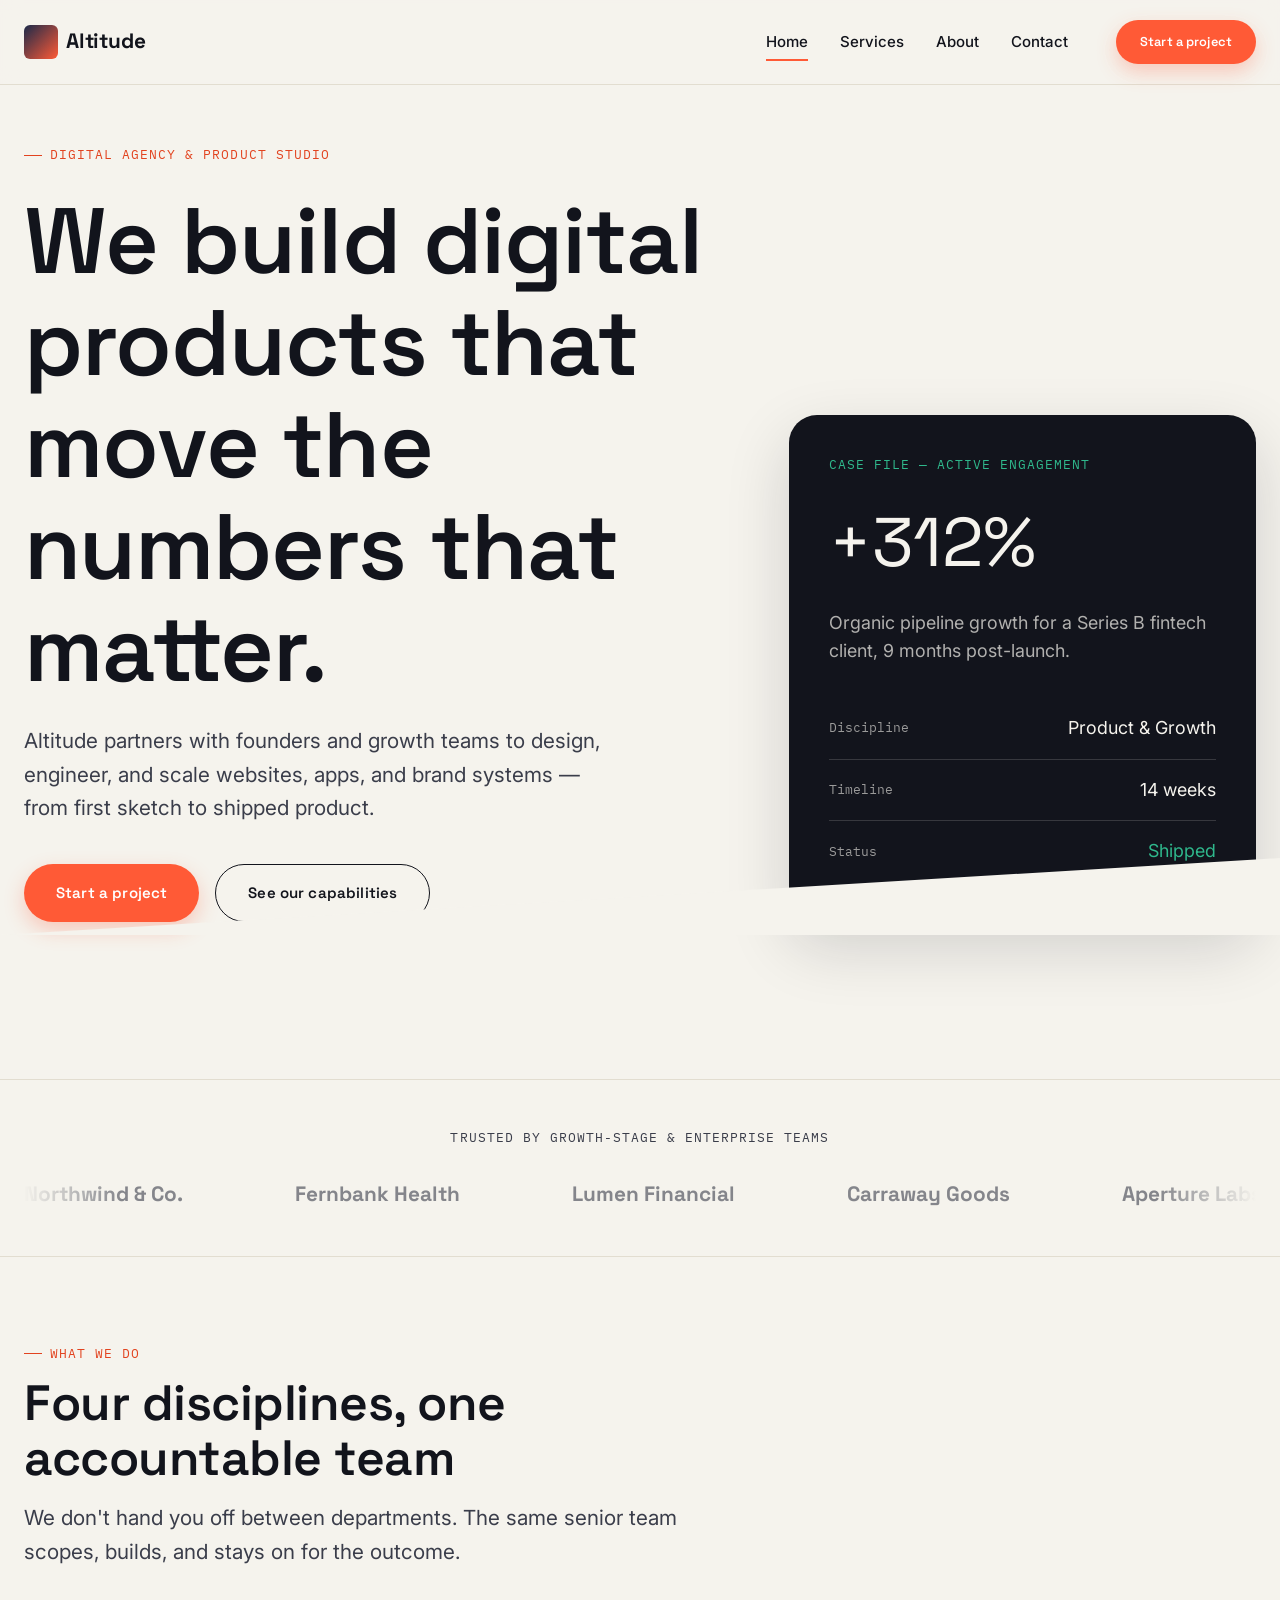
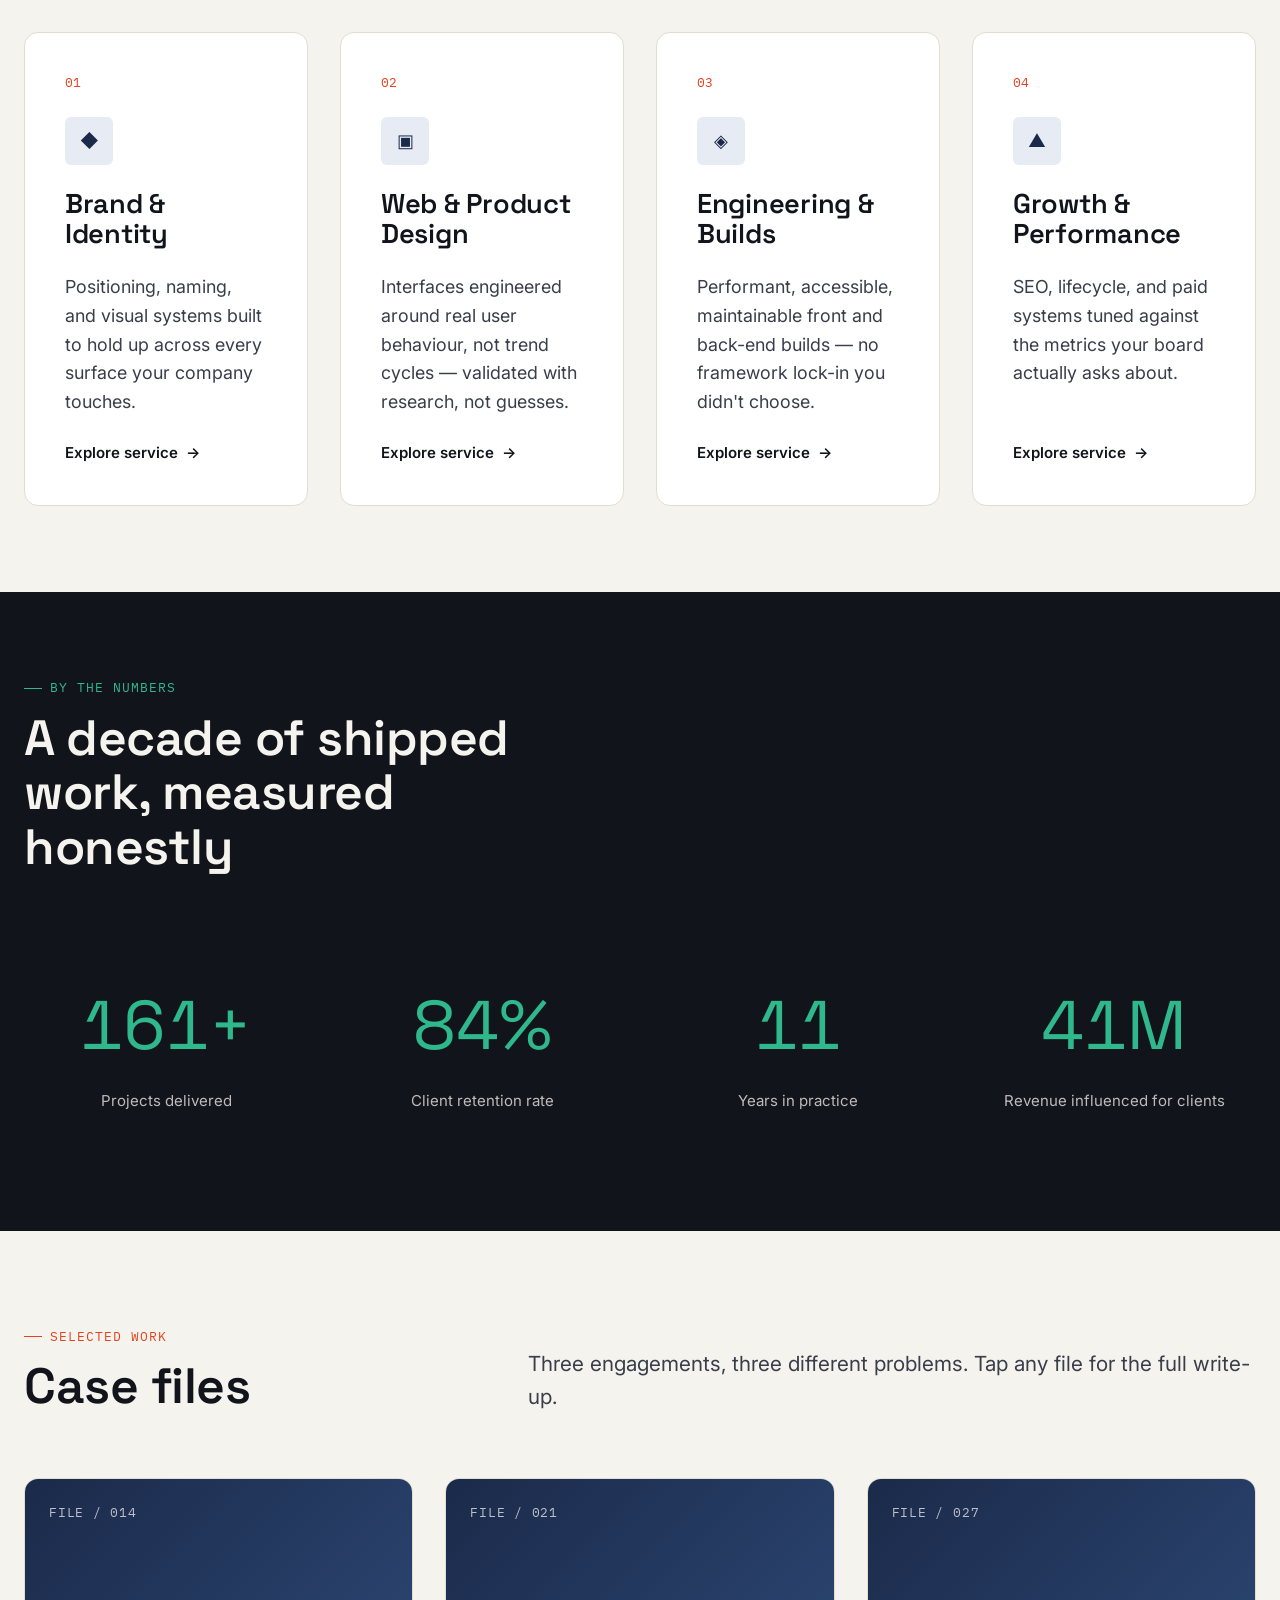
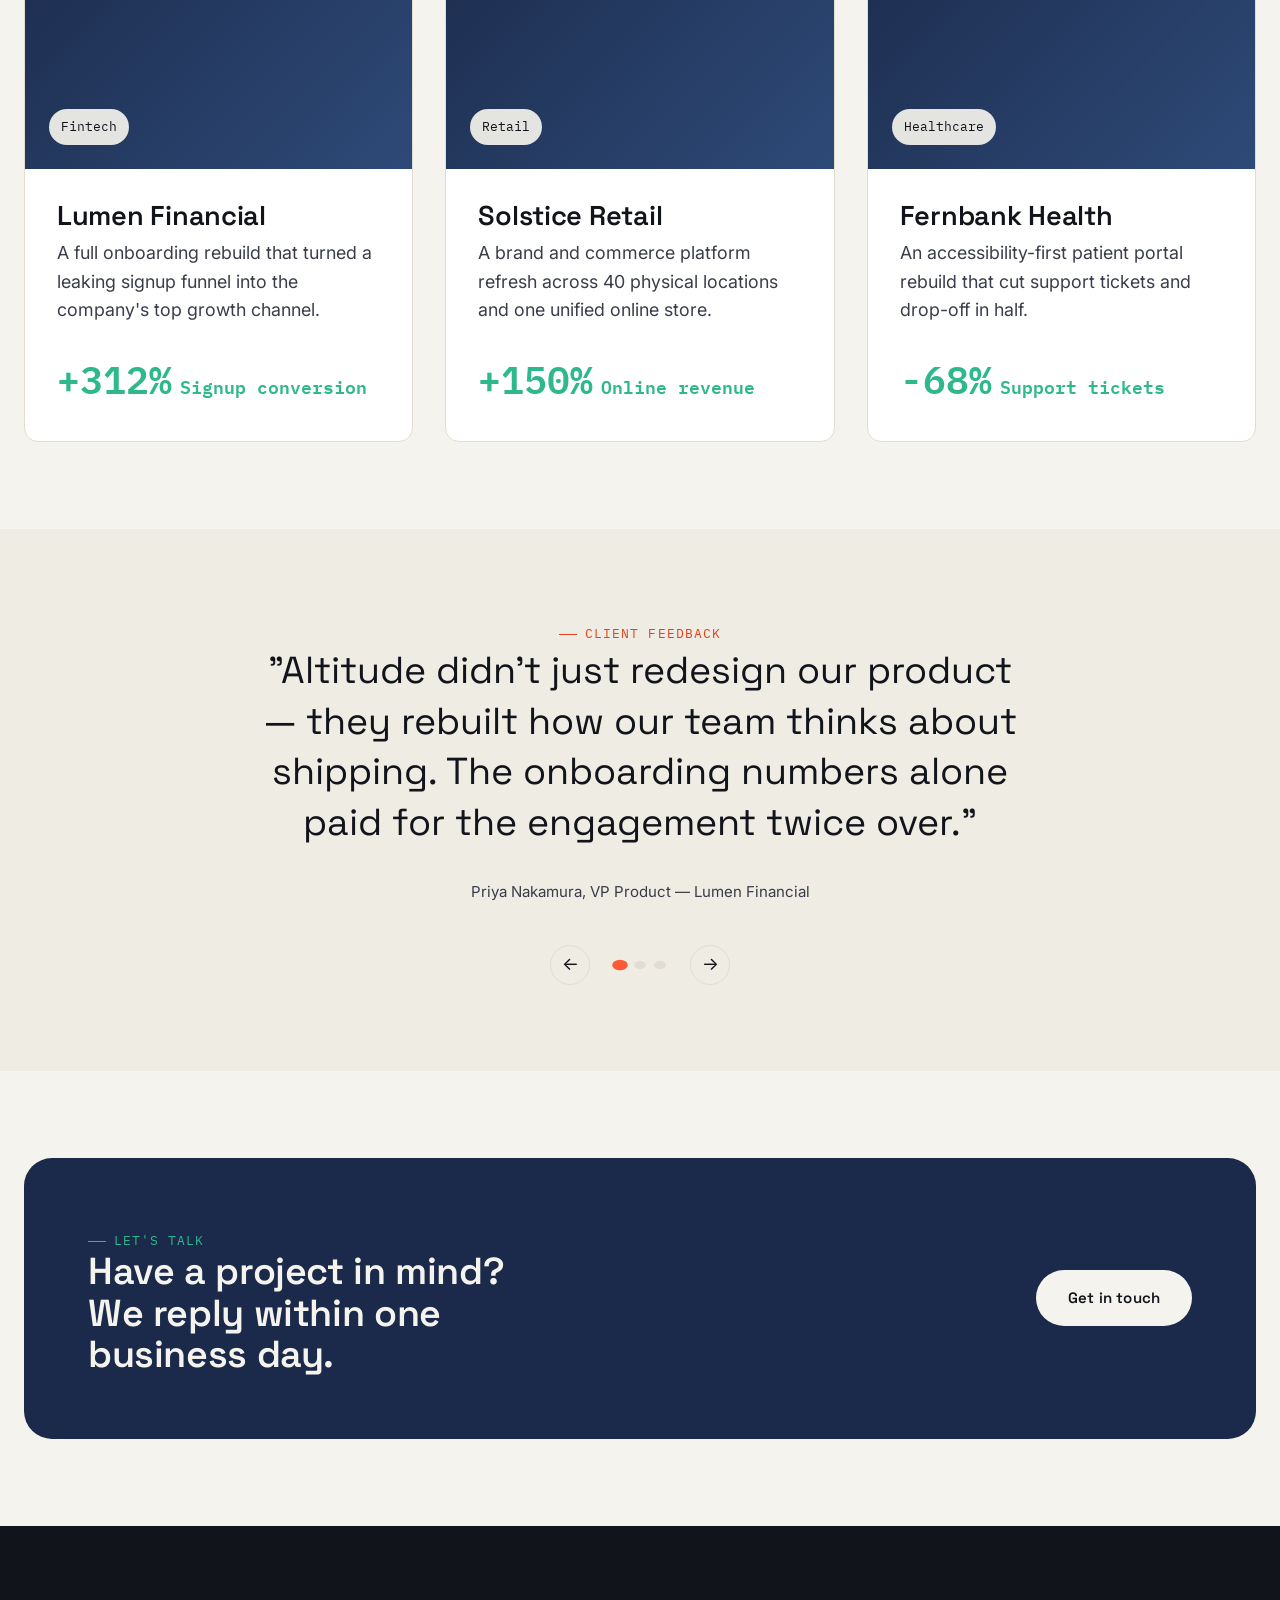
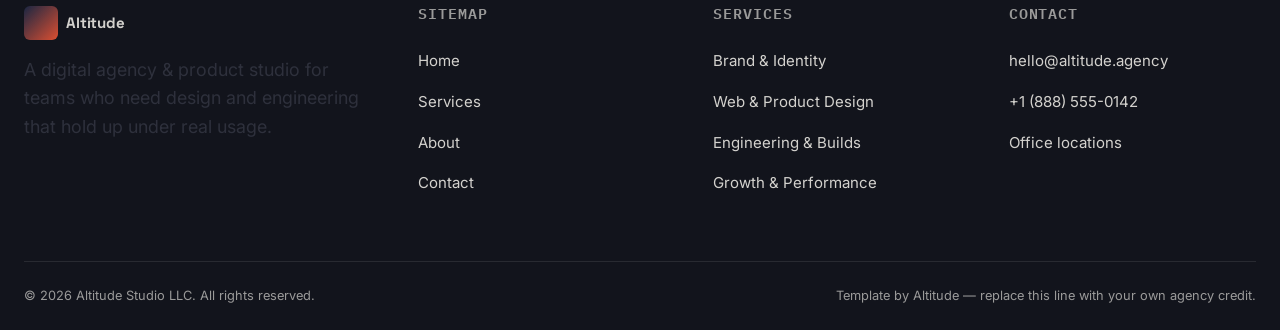
==== index.html @ 42fa62d1 "Add files via upload" ====
<!DOCTYPE html>
<html lang="en">
<head>
  <meta charset="UTF-8" />
  <meta name="viewport" content="width=device-width, initial-scale=1.0" />
  <title>Altitude — Digital Agency &amp; Product Studio</title>
  <meta name="description" content="Altitude is a digital agency that designs, builds, and scales web products, brands, and growth systems for ambitious companies." />

  <!-- Google Fonts: Space Grotesk (display), Inter (body), IBM Plex Mono (data/labels) -->
  <link rel="preconnect" href="https://fonts.googleapis.com" />
  <link rel="preconnect" href="https://fonts.gstatic.com" crossorigin />
  <link href="https://fonts.googleapis.com/css2?family=Space+Grotesk:wght@500;600;700&family=Inter:wght@400;500;600;700&family=IBM+Plex+Mono:wght@400;500&display=swap" rel="stylesheet" />

  <link rel="stylesheet" href="css/style.css" />
</head>
<body>

  <!-- Skip link: first focusable element, hidden until focused -->
  <a class="skip-link" href="#main">Skip to content</a>

  <!-- ======================================================================
       SITE HEADER — sticky, shared across all pages
       ====================================================================== -->
  <header class="site-header">
    <div class="container site-header__inner">
      <a href="index.html" class="logo" aria-label="Altitude home">
        <span class="logo__mark" aria-hidden="true"></span>
        Altitude
      </a>

      <nav class="nav" id="primary-nav" aria-label="Primary">
        <ul class="nav__list">
          <li><a href="index.html" aria-current="page">Home</a></li>
          <li><a href="services.html">Services</a></li>
          <li><a href="about.html">About</a></li>
          <li><a href="contact.html">Contact</a></li>
        </ul>
        <div class="nav__cta">
          <a href="contact.html" class="btn btn--primary btn--sm">Start a project</a>
        </div>
      </nav>

      <!-- Hamburger toggle — visible only below the desktop breakpoint -->
      <button class="nav-toggle" id="nav-toggle" aria-expanded="false" aria-controls="primary-nav" aria-label="Toggle navigation menu">
        <span class="nav-toggle__bar"></span>
        <span class="nav-toggle__bar"></span>
        <span class="nav-toggle__bar"></span>
      </button>
    </div>
  </header>

  <main id="main">

    <!-- ====================================================================
         HERO — headline + dual CTA, paired with a "case-file" style stat
         panel. This panel is the page's signature element.
         ==================================================================== -->
    <section class="hero">
      <div class="container">
        <div class="hero__grid">

          <div>
            <p class="eyebrow hero__tag">Digital agency &amp; product studio</p>
            <h1 class="hero__title">We build digital products that move the numbers that matter.</h1>
            <p class="hero__lede">Altitude partners with founders and growth teams to design, engineer, and scale websites, apps, and brand systems — from first sketch to shipped product.</p>

            <div class="hero__actions">
              <a href="contact.html" class="btn btn--primary">Start a project</a>
              <a href="services.html" class="btn btn--ghost">See our capabilities</a>
            </div>
          </div>

          <!-- Signature dossier panel: reads like a stamped project file -->
          <div class="hero__panel reveal">
            <p class="hero__panel-label">Case file — Active engagement</p>
            <div class="hero__panel-stat">+312%</div>
            <p class="text-muted" style="color: var(--color-paper); opacity:.7;">Organic pipeline growth for a Series B fintech client, 9 months post-launch.</p>
            <div>
              <div class="hero__panel-row">
                <span class="font-mono" style="font-size:var(--text-xs); opacity:.6;">Discipline</span>
                <span>Product &amp; Growth</span>
              </div>
              <div class="hero__panel-row">
                <span class="font-mono" style="font-size:var(--text-xs); opacity:.6;">Timeline</span>
                <span>14 weeks</span>
              </div>
              <div class="hero__panel-row">
                <span class="font-mono" style="font-size:var(--text-xs); opacity:.6;">Status</span>
                <span style="color: var(--color-mint);">Shipped</span>
              </div>
            </div>
          </div>

        </div>
      </div>
      <div class="diagonal-cut" aria-hidden="true"></div>
    </section>

    <!-- ====================================================================
         TRUST STRIP — client logo marquee (pure CSS animation, no JS)
         ==================================================================== -->
    <section class="trust">
      <div class="container">
        <p class="trust__label">Trusted by growth-stage &amp; enterprise teams</p>
        <div class="marquee">
          <!-- Track content is duplicated once so the loop can reset seamlessly at -50% -->
          <div class="marquee__track">
            <span>Northwind &amp; Co.</span>
            <span>Fernbank Health</span>
            <span>Lumen Financial</span>
            <span>Carraway Goods</span>
            <span>Aperture Labs</span>
            <span>Solstice Retail</span>
            <span>Northwind &amp; Co.</span>
            <span>Fernbank Health</span>
            <span>Lumen Financial</span>
            <span>Carraway Goods</span>
            <span>Aperture Labs</span>
            <span>Solstice Retail</span>
          </div>
        </div>
      </div>
    </section>

    <!-- ====================================================================
         SERVICES OVERVIEW
         ==================================================================== -->
    <section class="section" id="services-overview">
      <div class="container">
        <div class="section-head">
          <p class="eyebrow">What we do</p>
          <h2 class="section-heading">Four disciplines, one accountable team</h2>
          <p class="section-lede">We don't hand you off between departments. The same senior team scopes, builds, and stays on for the outcome.</p>
        </div>

        <div class="grid grid--4">

          <article class="service-card reveal">
            <span class="service-card__index">01</span>
            <span class="service-card__icon" aria-hidden="true">◆</span>
            <h3>Brand &amp; Identity</h3>
            <p class="text-muted">Positioning, naming, and visual systems built to hold up across every surface your company touches.</p>
            <a href="services.html" class="service-card__link">Explore service <span class="arrow" aria-hidden="true">→</span></a>
          </article>

          <article class="service-card reveal">
            <span class="service-card__index">02</span>
            <span class="service-card__icon" aria-hidden="true">▣</span>
            <h3>Web &amp; Product Design</h3>
            <p class="text-muted">Interfaces engineered around real user behaviour, not trend cycles — validated with research, not guesses.</p>
            <a href="services.html" class="service-card__link">Explore service <span class="arrow" aria-hidden="true">→</span></a>
          </article>

          <article class="service-card reveal">
            <span class="service-card__index">03</span>
            <span class="service-card__icon" aria-hidden="true">◈</span>
            <h3>Engineering &amp; Builds</h3>
            <p class="text-muted">Performant, accessible, maintainable front and back-end builds — no framework lock-in you didn't choose.</p>
            <a href="services.html" class="service-card__link">Explore service <span class="arrow" aria-hidden="true">→</span></a>
          </article>

          <article class="service-card reveal">
            <span class="service-card__index">04</span>
            <span class="service-card__icon" aria-hidden="true">▲</span>
            <h3>Growth &amp; Performance</h3>
            <p class="text-muted">SEO, lifecycle, and paid systems tuned against the metrics your board actually asks about.</p>
            <a href="services.html" class="service-card__link">Explore service <span class="arrow" aria-hidden="true">→</span></a>
          </article>

        </div>
      </div>
    </section>

    <!-- ====================================================================
         STATS COUNTER — animates on scroll via IntersectionObserver
         ==================================================================== -->
    <section class="section section--dark">
      <div class="container">
        <div class="section-head">
          <p class="eyebrow" style="color: var(--color-mint);">By the numbers</p>
          <h2 class="section-heading">A decade of shipped work, measured honestly</h2>
        </div>

        <div class="stats">
          <div class="stat">
            <!-- data-counter-target is the number JS animates toward -->
            <div class="stat__value" data-counter-target="180" data-counter-suffix="+">0</div>
            <p class="stat__label">Projects delivered</p>
          </div>
          <div class="stat">
            <div class="stat__value" data-counter-target="94" data-counter-suffix="%">0</div>
            <p class="stat__label">Client retention rate</p>
          </div>
          <div class="stat">
            <div class="stat__value" data-counter-target="12" data-counter-suffix="">0</div>
            <p class="stat__label">Years in practice</p>
          </div>
          <div class="stat">
            <div class="stat__value" data-counter-target="46" data-counter-suffix="M">0</div>
            <p class="stat__label">Revenue influenced for clients</p>
          </div>
        </div>
      </div>
    </section>

    <!-- ====================================================================
         FEATURED CASE STUDIES — cards launch the shared modal (see js/main.js)
         ==================================================================== -->
    <section class="section" id="case-studies">
      <div class="container">
        <div class="section-head section-head--split">
          <div>
            <p class="eyebrow">Selected work</p>
            <h2 class="section-heading">Case files</h2>
          </div>
          <p class="section-lede" style="margin-top:0;">Three engagements, three different problems. Tap any file for the full write-up.</p>
        </div>

        <div class="grid grid--3">

          <article class="case-card reveal" data-modal-trigger data-modal-type="case-study"
                    data-tag="Fintech · Product"
                    data-name="Lumen Financial: rebuilding trust at scale"
                    data-role="Product design, engineering &amp; growth — 14 week engagement"
                    data-bio="Lumen came to us after a rushed MVP launch stalled at 2% conversion. We rebuilt the onboarding flow around a single guided task, restructured the information architecture, and shipped a design system the internal team still uses today. The result was a compounding lift in signups that held steady well past launch."
                    data-photo-initials="LF">
            <div class="case-card__media">
              <span class="case-card__file-no font-mono">FILE / 014</span>
              <span class="case-card__tag">Fintech</span>
            </div>
            <div class="case-card__body">
              <h3>Lumen Financial</h3>
              <p class="text-muted">A full onboarding rebuild that turned a leaking signup funnel into the company's top growth channel.</p>
              <div class="case-card__metric" data-metric="+312%" data-metric-label="Signup conversion">
                <span class="case-card__metric-value">+312%</span>
                <span>Signup conversion</span>
              </div>
            </div>
          </article>

          <article class="case-card reveal" data-modal-trigger data-modal-type="case-study"
                    data-tag="Retail · Brand"
                    data-name="Solstice Retail: a brand system for 40 stores"
                    data-role="Brand identity &amp; web platform — 10 week engagement"
                    data-bio="Solstice was opening its 40th storefront with a brand identity that hadn't changed since store one. We rebuilt the identity system, packaging language, and e-commerce platform in parallel, giving their internal marketing team a toolkit that scaled without a design department."
                    data-photo-initials="SR">
            <div class="case-card__media">
              <span class="case-card__file-no font-mono">FILE / 021</span>
              <span class="case-card__tag">Retail</span>
            </div>
            <div class="case-card__body">
              <h3>Solstice Retail</h3>
              <p class="text-muted">A brand and commerce platform refresh across 40 physical locations and one unified online store.</p>
              <div class="case-card__metric" data-metric="+150%" data-metric-label="Online revenue">
                <span class="case-card__metric-value">+150%</span>
                <span>Online revenue</span>
              </div>
            </div>
          </article>

          <article class="case-card reveal" data-modal-trigger data-modal-type="case-study"
                    data-tag="Healthcare · Engineering"
                    data-name="Fernbank Health: a portal patients actually use"
                    data-role="Engineering &amp; accessibility audit — 18 week engagement"
                    data-bio="Fernbank's patient portal had a 61% drop-off rate at account creation. We re-engineered the front end for WCAG 2.2 AA compliance, cut form fields by half, and rebuilt the appointment scheduler as a progressive web app. Support tickets related to the portal dropped by two-thirds within a quarter."
                    data-photo-initials="FH">
            <div class="case-card__media">
              <span class="case-card__file-no font-mono">FILE / 027</span>
              <span class="case-card__tag">Healthcare</span>
            </div>
            <div class="case-card__body">
              <h3>Fernbank Health</h3>
              <p class="text-muted">An accessibility-first patient portal rebuild that cut support tickets and drop-off in half.</p>
              <div class="case-card__metric" data-metric="-68%" data-metric-label="Support tickets">
                <span class="case-card__metric-value">-68%</span>
                <span>Support tickets</span>
              </div>
            </div>
          </article>

        </div>
      </div>
    </section>

    <!-- ====================================================================
         TESTIMONIALS — JS-powered slider (see initTestimonialSlider)
         ==================================================================== -->
    <section class="section section--alt">
      <div class="container">
        <div class="testimonial-slider">
          <p class="eyebrow" style="justify-content:center;">Client feedback</p>

          <div class="testimonial-slider__track">
            <div class="testimonial-slide">
              <blockquote>"Altitude didn't just redesign our product — they rebuilt how our team thinks about shipping. The onboarding numbers alone paid for the engagement twice over."</blockquote>
              <cite>Priya Nakamura, VP Product — Lumen Financial</cite>
            </div>
            <div class="testimonial-slide">
              <blockquote>"We've worked with three agencies before Altitude. They're the first one that treated our brand guidelines as a real deliverable instead of a PDF nobody opens."</blockquote>
              <cite>Marcus Webb, CMO — Solstice Retail</cite>
            </div>
            <div class="testimonial-slide">
              <blockquote>"The accessibility work alone would have taken our internal team a year. Altitude shipped it in eighteen weeks without slowing anything else down."</blockquote>
              <cite>Dana Okafor, Director of Engineering — Fernbank Health</cite>
            </div>
          </div>

          <div class="testimonial-slider__controls">
            <button class="testimonial-arrow" data-testimonial-prev aria-label="Previous testimonial">←</button>
            <div class="testimonial-dots" role="tablist" aria-label="Choose testimonial"></div>
            <button class="testimonial-arrow" data-testimonial-next aria-label="Next testimonial">→</button>
          </div>
        </div>
      </div>
    </section>

    <!-- ====================================================================
         CONTACT TEASER
         ==================================================================== -->
    <section class="section">
      <div class="container">
        <div class="contact-teaser reveal">
          <div>
            <p class="eyebrow" style="color: var(--color-mint);">Let's talk</p>
            <h2>Have a project in mind? We reply within one business day.</h2>
          </div>
          <a href="contact.html" class="btn btn--light">Get in touch</a>
        </div>
      </div>
    </section>

  </main>

  <!-- ======================================================================
       SHARED MODAL — populated dynamically by JS for both team bios and
       case studies (see js/main.js → initModals). Markup stays identical
       across all pages so it only needs to be defined once each.
       ====================================================================== -->
  <div class="modal-overlay" id="modal-overlay" aria-hidden="true">
    <div class="modal" role="dialog" aria-modal="true" aria-labelledby="modal-title">
      <button class="modal-close" aria-label="Close dialog">✕</button>
      <p class="eyebrow" data-field="eyebrow"></p>
      <div class="modal__media" data-field="media" style="display:flex; align-items:center; justify-content:center; font-family:var(--font-display); font-size:var(--text-3xl); color:#fff;"></div>
      <h3 class="modal__title" id="modal-title" data-field="title"></h3>
      <p class="modal__subtitle" data-field="subtitle"></p>
      <div class="modal__body" data-field="body"></div>
      <div class="modal__metrics" data-field="metrics"></div>
    </div>
  </div>

  <!-- ======================================================================
       SITE FOOTER
       ====================================================================== -->
  <footer class="site-footer">
    <div class="container">
      <div class="footer-grid">
        <div>
          <a href="index.html" class="logo" style="color:var(--color-paper);">
            <span class="logo__mark" aria-hidden="true"></span>
            Altitude
          </a>
          <p class="text-muted" style="margin-top: var(--space-4); max-width: 32ch; opacity:.7;">A digital agency &amp; product studio for teams who need design and engineering that hold up under real usage.</p>
        </div>
        <div>
          <h4>Sitemap</h4>
          <ul>
            <li><a href="index.html">Home</a></li>
            <li><a href="services.html">Services</a></li>
            <li><a href="about.html">About</a></li>
            <li><a href="contact.html">Contact</a></li>
          </ul>
        </div>
        <div>
          <h4>Services</h4>
          <ul>
            <li><a href="services.html">Brand &amp; Identity</a></li>
            <li><a href="services.html">Web &amp; Product Design</a></li>
            <li><a href="services.html">Engineering &amp; Builds</a></li>
            <li><a href="services.html">Growth &amp; Performance</a></li>
          </ul>
        </div>
        <div>
          <h4>Contact</h4>
          <ul>
            <li><a href="mailto:hello@altitude.agency">hello@altitude.agency</a></li>
            <li><a href="tel:+18885550142">+1 (888) 555-0142</a></li>
            <li><a href="contact.html">Office locations</a></li>
          </ul>
        </div>
      </div>
      <div class="footer-bottom">
        <span>© 2026 Altitude Studio LLC. All rights reserved.</span>
        <span>Template by Altitude — replace this line with your own agency credit.</span>
      </div>
    </div>
  </footer>

  <script src="js/main.js"></script>
</body>
</html>
---- css/style.css ----
/* ==========================================================================
   ALTITUDE — Digital Agency & Corporate Template
   Core Stylesheet
   --------------------------------------------------------------------------
   Table of contents:
     1.  Design Tokens (CSS Custom Properties)
     2.  Reset & Base Elements
     3.  Typography Utilities
     4.  Layout Utilities (container, grid, section spacing)
     5.  Buttons & Form Controls
     6.  Site Header & Navigation
     7.  Hero
     8.  Trust / Client Logo Strip
     9.  Services Overview (home)
     10. Stats Counter
     11. Case Studies
     12. Testimonials
     13. Contact Teaser
     14. Footer
     15. Page Header (interior pages)
     16. Services Page (comparison blocks, process timeline)
     17. About Page (timeline, team grid)
     18. Contact Page (form, office cards)
     19. Modal Component
     20. Animations
     21. Responsive Breakpoints
   ========================================================================== */


/* ==========================================================================
   1. DESIGN TOKENS
   --------------------------------------------------------------------------
   Every colour, font, spacing and radius value used across the template is
   declared here. To re-brand the template, this is the ONLY block you
   should need to touch for 90% of visual changes. See README.md for a
   full guide.
   ========================================================================== */
:root {
  /* ---- Brand colour palette ------------------------------------------- */
  --color-ink: #12141c;              /* near-black, primary text & dark surfaces */
  --color-ink-soft: #3a3d4a;         /* secondary text on light backgrounds */
  --color-paper: #f5f3ed;            /* warm off-white, primary page background */
  --color-surface: #ffffff;          /* card / panel background */
  --color-surface-alt: #eeece3;      /* subtle alternate section background */

  --color-primary: #1b2a4a;          /* deep navy — corporate trust colour */
  --color-primary-light: #2e4a78;    /* lighter navy for hovers/gradients */
  --color-primary-tint: #e7ebf3;     /* pale navy tint for badges/backgrounds */

  --color-accent: #ff5a36;           /* signal coral — primary CTA colour */
  --color-accent-dark: #e2431f;      /* coral hover state */
  --color-accent-tint: #ffe7de;      /* pale coral tint for highlights */

  --color-mint: #2fb88c;             /* secondary accent — stats / positive data */
  --color-mint-tint: #e0f5ee;

  --color-border: #e2ddd0;           /* hairline rule colour on paper bg */
  --color-border-dark: rgba(245, 243, 237, 0.16); /* hairline rule on dark bg */

  --color-success: #2fb88c;
  --color-error: #d64545;

  /* ---- Typography -------------------------------------------------------
     Display face: Space Grotesk — geometric, technical, confident.
     Body face:    Inter — highly legible workhorse for long-form copy.
     Mono face:    IBM Plex Mono — used sparingly for eyebrows, labels,
                   case-file numbers and data points.                    */
  --font-display: 'Space Grotesk', 'Helvetica Neue', Arial, sans-serif;
  --font-body: 'Inter', 'Helvetica Neue', Arial, sans-serif;
  --font-mono: 'IBM Plex Mono', 'Courier New', monospace;

  /* Fluid type scale — scales smoothly between mobile and desktop */
  --text-xs: clamp(0.72rem, 0.69rem + 0.15vw, 0.8rem);
  --text-sm: clamp(0.85rem, 0.82rem + 0.15vw, 0.95rem);
  --text-base: clamp(1rem, 0.96rem + 0.2vw, 1.125rem);
  --text-lg: clamp(1.15rem, 1.1rem + 0.25vw, 1.35rem);
  --text-xl: clamp(1.4rem, 1.3rem + 0.5vw, 1.75rem);
  --text-2xl: clamp(1.75rem, 1.55rem + 1vw, 2.4rem);
  --text-3xl: clamp(2.2rem, 1.9rem + 1.5vw, 3.2rem);
  --text-4xl: clamp(2.8rem, 2.3rem + 2.5vw, 4.5rem);
  --text-5xl: clamp(3.4rem, 2.6rem + 4vw, 6rem);

  /* ---- Spacing scale (4px base unit) ------------------------------------ */
  --space-1: 0.25rem;   /* 4px */
  --space-2: 0.5rem;    /* 8px */
  --space-3: 0.75rem;   /* 12px */
  --space-4: 1rem;      /* 16px */
  --space-5: 1.5rem;    /* 24px */
  --space-6: 2rem;      /* 32px */
  --space-7: 2.5rem;    /* 40px */
  --space-8: 3rem;      /* 48px */
  --space-9: 4rem;      /* 64px */
  --space-10: 5rem;     /* 80px */
  --space-11: 7rem;     /* 112px */
  --space-12: 9rem;     /* 144px */

  /* Section vertical rhythm — change these two to retune the whole site */
  --section-padding-y: clamp(3.5rem, 3rem + 3vw, 7rem);
  --section-padding-y-sm: clamp(2.5rem, 2.2rem + 1.5vw, 4rem);

  /* ---- Radii & shadows --------------------------------------------------- */
  --radius-sm: 6px;
  --radius-md: 14px;
  --radius-lg: 28px;
  --radius-full: 999px;

  --shadow-sm: 0 1px 2px rgba(18, 20, 28, 0.06), 0 1px 1px rgba(18, 20, 28, 0.04);
  --shadow-md: 0 8px 24px rgba(18, 20, 28, 0.08);
  --shadow-lg: 0 24px 64px rgba(18, 20, 28, 0.16);

  /* ---- Layout ------------------------------------------------------------ */
  --container-max: 1280px;
  --container-narrow: 780px;
  --header-height: 84px;

  /* ---- Motion -------------------------------------------------------------*/
  --ease-out: cubic-bezier(0.16, 1, 0.3, 1);
  --transition-fast: 180ms var(--ease-out);
  --transition-base: 320ms var(--ease-out);
}


/* ==========================================================================
   2. RESET & BASE ELEMENTS
   ========================================================================== */
*, *::before, *::after {
  box-sizing: border-box;
}

html {
  -webkit-text-size-adjust: 100%;
  scroll-behavior: smooth;
}

body {
  margin: 0;
  font-family: var(--font-body);
  font-size: var(--text-base);
  line-height: 1.6;
  color: var(--color-ink);
  background-color: var(--color-paper);
  -webkit-font-smoothing: antialiased;
  overflow-x: hidden;
}

img, picture, video, canvas, svg {
  display: block;
  max-width: 100%;
}

h1, h2, h3, h4, h5, h6 {
  margin: 0;
  font-family: var(--font-display);
  font-weight: 600;
  line-height: 1.1;
  letter-spacing: -0.01em;
  color: var(--color-ink);
}

p { margin: 0; }

a {
  color: inherit;
  text-decoration: none;
}

ul, ol {
  margin: 0;
  padding: 0;
  list-style: none;
}

button {
  font: inherit;
  color: inherit;
  background: none;
  border: none;
  cursor: pointer;
}

input, textarea, select {
  font: inherit;
  color: inherit;
}

/* Respect users who prefer reduced motion — disables scroll animations,
   marquees and transitions across the entire template. */
@media (prefers-reduced-motion: reduce) {
  html { scroll-behavior: auto; }
  *, *::before, *::after {
    animation-duration: 0.001ms !important;
    animation-iteration-count: 1 !important;
    transition-duration: 0.001ms !important;
    scroll-behavior: auto !important;
  }
}

/* Visible keyboard focus state — accessibility baseline used everywhere */
:focus-visible {
  outline: 2px solid var(--color-accent);
  outline-offset: 3px;
  border-radius: 2px;
}

/* Skip link for keyboard/screen-reader users */
.skip-link {
  position: absolute;
  left: -999px;
  top: auto;
  z-index: 1000;
  background: var(--color-ink);
  color: var(--color-paper);
  padding: var(--space-3) var(--space-5);
  border-radius: var(--radius-sm);
}
.skip-link:focus {
  left: var(--space-4);
  top: var(--space-4);
}


/* ==========================================================================
   3. TYPOGRAPHY UTILITIES
   ========================================================================== */
.eyebrow {
  display: inline-flex;
  align-items: center;
  gap: var(--space-2);
  font-family: var(--font-mono);
  font-size: var(--text-xs);
  letter-spacing: 0.08em;
  text-transform: uppercase;
  color: var(--color-accent-dark);
}

.eyebrow::before {
  content: '';
  width: 18px;
  height: 1px;
  background: currentColor;
}

.section-heading {
  font-size: var(--text-3xl);
  max-width: 18ch;
  margin-top: var(--space-3);
}

.section-lede {
  font-size: var(--text-lg);
  color: var(--color-ink-soft);
  max-width: 56ch;
  margin-top: var(--space-4);
}

.text-muted { color: var(--color-ink-soft); }

.font-mono { font-family: var(--font-mono); }


/* ==========================================================================
   4. LAYOUT UTILITIES
   ========================================================================== */
.container {
  width: 100%;
  max-width: var(--container-max);
  margin-inline: auto;
  padding-inline: var(--space-5);
}

.container--narrow {
  max-width: var(--container-narrow);
}

.section {
  padding-block: var(--section-padding-y);
}

.section--sm {
  padding-block: var(--section-padding-y-sm);
}

.section--alt {
  background-color: var(--color-surface-alt);
}

.section--dark {
  background-color: var(--color-ink);
  color: var(--color-paper);
}

.section--dark h1, .section--dark h2, .section--dark h3 {
  color: var(--color-paper);
}

.section-head {
  display: flex;
  flex-direction: column;
  margin-bottom: var(--space-9);
}

.section-head--split {
  flex-direction: row;
  justify-content: space-between;
  align-items: flex-end;
  gap: var(--space-6);
}

/* Generic responsive grid — column count set per-component via modifiers */
.grid {
  display: grid;
  gap: var(--space-6);
}

.grid--2 { grid-template-columns: repeat(2, 1fr); }
.grid--3 { grid-template-columns: repeat(3, 1fr); }
.grid--4 { grid-template-columns: repeat(4, 1fr); }

.hairline {
  border: none;
  border-top: 1px solid var(--color-border);
  margin: 0;
}


/* ==========================================================================
   5. BUTTONS & FORM CONTROLS
   ========================================================================== */
.btn {
  display: inline-flex;
  align-items: center;
  justify-content: center;
  gap: var(--space-2);
  padding: var(--space-4) var(--space-6);
  border-radius: var(--radius-full);
  font-family: var(--font-display);
  font-weight: 600;
  font-size: var(--text-sm);
  letter-spacing: 0.01em;
  white-space: nowrap;
  transition: transform var(--transition-fast), box-shadow var(--transition-fast), background-color var(--transition-fast), color var(--transition-fast);
}

.btn:active { transform: translateY(1px); }

.btn--primary {
  background-color: var(--color-accent);
  color: #fff;
  box-shadow: 0 8px 20px rgba(255, 90, 54, 0.28);
}
.btn--primary:hover {
  background-color: var(--color-accent-dark);
  box-shadow: 0 10px 26px rgba(255, 90, 54, 0.38);
}

.btn--ghost {
  background-color: transparent;
  color: inherit;
  border: 1.5px solid currentColor;
}
.btn--ghost:hover {
  background-color: var(--color-ink);
  color: var(--color-paper);
  border-color: var(--color-ink);
}

.section--dark .btn--ghost:hover {
  background-color: var(--color-paper);
  color: var(--color-ink);
  border-color: var(--color-paper);
}

.btn--light {
  background-color: var(--color-paper);
  color: var(--color-ink);
}
.btn--light:hover { background-color: #fff; }

.btn--block { width: 100%; }

.btn--sm {
  padding: var(--space-3) var(--space-5);
  font-size: var(--text-xs);
}

/* Form fields ------------------------------------------------------------ */
.field {
  display: flex;
  flex-direction: column;
  gap: var(--space-2);
  margin-bottom: var(--space-5);
  text-align: left;
}

.field label {
  font-family: var(--font-mono);
  font-size: var(--text-xs);
  letter-spacing: 0.04em;
  text-transform: uppercase;
  color: var(--color-ink-soft);
}

.field input,
.field textarea,
.field select {
  border: 1.5px solid var(--color-border);
  background-color: var(--color-surface);
  border-radius: var(--radius-sm);
  padding: var(--space-4);
  font-size: var(--text-base);
  color: var(--color-ink);
  transition: border-color var(--transition-fast);
}

.field input:focus,
.field textarea:focus,
.field select:focus {
  border-color: var(--color-primary);
  outline: none;
}

.field textarea { resize: vertical; min-height: 140px; }

.field.has-error input,
.field.has-error textarea,
.field.has-error select {
  border-color: var(--color-error);
}

.field-error {
  display: none;
  font-size: var(--text-xs);
  color: var(--color-error);
}

.field.has-error .field-error { display: block; }

.field-hint {
  font-size: var(--text-xs);
  color: var(--color-ink-soft);
}


/* ==========================================================================
   6. SITE HEADER & NAVIGATION
   ========================================================================== */
.site-header {
  position: sticky;
  top: 0;
  z-index: 100;
  background-color: rgba(245, 243, 237, 0.86);
  backdrop-filter: blur(10px);
  -webkit-backdrop-filter: blur(10px);
  border-bottom: 1px solid var(--color-border);
  transition: box-shadow var(--transition-base);
}

/* Applied via JS (initHeaderScrollState) once the page scrolls past 12px */
.site-header.is-scrolled {
  box-shadow: var(--shadow-sm);
}

.site-header__inner {
  display: flex;
  align-items: center;
  justify-content: space-between;
  height: var(--header-height);
}

.logo {
  display: flex;
  align-items: center;
  gap: var(--space-2);
  font-family: var(--font-display);
  font-weight: 700;
  font-size: var(--text-lg);
  letter-spacing: -0.01em;
}

.logo__mark {
  width: 34px;
  height: 34px;
  border-radius: var(--radius-sm);
  background: linear-gradient(135deg, var(--color-primary), var(--color-accent));
  flex-shrink: 0;
}

/* Primary nav — hidden off-canvas on mobile, inline on desktop */
.nav {
  display: flex;
  align-items: center;
  gap: var(--space-8);
}

.nav__list {
  display: flex;
  align-items: center;
  gap: var(--space-6);
  font-size: var(--text-sm);
  font-weight: 500;
}

.nav__list a {
  position: relative;
  padding-block: var(--space-2);
}

.nav__list a::after {
  content: '';
  position: absolute;
  left: 0;
  bottom: -2px;
  width: 0;
  height: 2px;
  background-color: var(--color-accent);
  transition: width var(--transition-fast);
}

.nav__list a:hover::after,
.nav__list a[aria-current="page"]::after {
  width: 100%;
}

.nav__cta { display: flex; align-items: center; gap: var(--space-4); }

/* Hamburger button — visible only on mobile */
.nav-toggle {
  display: none;
  flex-direction: column;
  justify-content: center;
  gap: 5px;
  width: 44px;
  height: 44px;
  padding: 0;
  border-radius: var(--radius-sm);
}

.nav-toggle__bar {
  width: 22px;
  height: 2px;
  background-color: var(--color-ink);
  transition: transform var(--transition-fast), opacity var(--transition-fast);
  margin-inline: auto;
}

/* Transform hamburger into an X when nav is open */
.nav-toggle[aria-expanded="true"] .nav-toggle__bar:nth-child(1) {
  transform: translateY(7px) rotate(45deg);
}
.nav-toggle[aria-expanded="true"] .nav-toggle__bar:nth-child(2) {
  opacity: 0;
}
.nav-toggle[aria-expanded="true"] .nav-toggle__bar:nth-child(3) {
  transform: translateY(-7px) rotate(-45deg);
}


/* ==========================================================================
   7. HERO
   ========================================================================== */
.hero {
  position: relative;
  padding-top: clamp(3rem, 4vw, var(--space-11));
  padding-bottom: var(--space-12);
  overflow: hidden;
}

.hero__grid {
  display: grid;
  gap: var(--space-9);
  align-items: end;
}

.hero__tag {
  margin-bottom: var(--space-5);
}

.hero__title {
  font-size: var(--text-5xl);
  max-width: 14ch;
}

.hero__title em {
  font-style: normal;
  color: var(--color-accent);
}

.hero__lede {
  font-size: var(--text-lg);
  color: var(--color-ink-soft);
  max-width: 46ch;
  margin-top: var(--space-5);
}

.hero__actions {
  display: flex;
  flex-wrap: wrap;
  gap: var(--space-4);
  margin-top: var(--space-7);
}

/* Signature element: the "dossier card" — a rotated tag that behaves like a
   stamped file label, reinforcing the case-file / dossier motif used for
   case studies elsewhere in the template. */
.hero__panel {
  position: relative;
  background-color: var(--color-ink);
  color: var(--color-paper);
  border-radius: var(--radius-lg);
  padding: var(--space-7);
  display: flex;
  flex-direction: column;
  gap: var(--space-6);
  box-shadow: var(--shadow-lg);
}

.hero__panel-label {
  font-family: var(--font-mono);
  font-size: var(--text-xs);
  letter-spacing: 0.08em;
  text-transform: uppercase;
  color: var(--color-mint);
}

.hero__panel-stat {
  font-family: var(--font-display);
  font-size: var(--text-4xl);
  line-height: 1;
}

.hero__panel-row {
  display: flex;
  justify-content: space-between;
  align-items: center;
  padding-block: var(--space-4);
  border-top: 1px solid var(--color-border-dark);
}

.hero__panel-row:first-of-type { border-top: none; }

/* Diagonal cut divider beneath the hero — the page's signature transition,
   used instead of a generic gradient blob. */
.diagonal-cut {
  position: relative;
  height: clamp(40px, 6vw, 90px);
  background-color: var(--color-paper);
  clip-path: polygon(0 100%, 100% 0, 100% 100%);
  margin-top: calc(var(--space-9) * -1);
}


/* ==========================================================================
   8. TRUST / CLIENT LOGO STRIP
   ========================================================================== */
.trust {
  padding-block: var(--space-8);
  border-top: 1px solid var(--color-border);
  border-bottom: 1px solid var(--color-border);
}

.trust__label {
  font-family: var(--font-mono);
  font-size: var(--text-xs);
  letter-spacing: 0.08em;
  text-transform: uppercase;
  color: var(--color-ink-soft);
  margin-bottom: var(--space-6);
  text-align: center;
}

/* Marquee: an infinitely-scrolling logo strip. Duplicated content + CSS
   keyframes create a seamless loop entirely without JS. */
.marquee {
  overflow: hidden;
  -webkit-mask-image: linear-gradient(90deg, transparent, #000 8%, #000 92%, transparent);
  mask-image: linear-gradient(90deg, transparent, #000 8%, #000 92%, transparent);
}

.marquee__track {
  display: flex;
  align-items: center;
  gap: var(--space-11);
  width: max-content;
  animation: marquee 28s linear infinite;
}

.marquee__track img,
.marquee__track span {
  height: 28px;
  display: flex;
  align-items: center;
  font-family: var(--font-display);
  font-weight: 700;
  font-size: var(--text-lg);
  color: var(--color-ink-soft);
  opacity: 0.6;
  white-space: nowrap;
}

@keyframes marquee {
  from { transform: translateX(0); }
  to { transform: translateX(-50%); }
}


/* ==========================================================================
   9. SERVICES OVERVIEW (home page)
   ========================================================================== */
.service-card {
  background-color: var(--color-surface);
  border: 1px solid var(--color-border);
  border-radius: var(--radius-md);
  padding: var(--space-7);
  display: flex;
  flex-direction: column;
  gap: var(--space-5);
  height: 100%;
  transition: transform var(--transition-base), box-shadow var(--transition-base), border-color var(--transition-base);
}

.service-card:hover {
  transform: translateY(-6px);
  box-shadow: var(--shadow-md);
  border-color: transparent;
}

.service-card__index {
  font-family: var(--font-mono);
  font-size: var(--text-xs);
  color: var(--color-accent-dark);
}

.service-card__icon {
  width: 48px;
  height: 48px;
  border-radius: var(--radius-sm);
  background-color: var(--color-primary-tint);
  display: flex;
  align-items: center;
  justify-content: center;
  color: var(--color-primary);
}

.service-card h3 { font-size: var(--text-xl); }

.service-card__link {
  margin-top: auto;
  font-size: var(--text-sm);
  font-weight: 600;
  display: inline-flex;
  align-items: center;
  gap: var(--space-2);
}

.service-card__link .arrow { transition: transform var(--transition-fast); }
.service-card:hover .service-card__link .arrow { transform: translateX(4px); }


/* ==========================================================================
   10. STATS COUNTER
   ========================================================================== */
.stats {
  display: grid;
  gap: var(--space-6);
}

.stat {
  text-align: center;
  padding: var(--space-6) var(--space-4);
  border-radius: var(--radius-md);
}

.stat__value {
  font-family: var(--font-display);
  font-size: var(--text-4xl);
  color: var(--color-mint);
  font-variant-numeric: tabular-nums;
}

.stat__label {
  margin-top: var(--space-2);
  font-size: var(--text-sm);
  color: var(--color-paper);
  opacity: 0.75;
}


/* ==========================================================================
   11. CASE STUDIES
   ========================================================================== */
.case-card {
  position: relative;
  border-radius: var(--radius-md);
  overflow: hidden;
  background-color: var(--color-surface);
  border: 1px solid var(--color-border);
  cursor: pointer;
  transition: transform var(--transition-base), box-shadow var(--transition-base);
}

.case-card:hover { transform: translateY(-6px); box-shadow: var(--shadow-md); }

.case-card__media {
  aspect-ratio: 4 / 3;
  background: linear-gradient(135deg, var(--color-primary), var(--color-primary-light));
  position: relative;
  display: flex;
  align-items: flex-end;
  padding: var(--space-5);
}

.case-card__file-no {
  position: absolute;
  top: var(--space-5);
  left: var(--space-5);
  font-family: var(--font-mono);
  font-size: var(--text-xs);
  color: rgba(255,255,255,0.7);
  letter-spacing: 0.06em;
}

.case-card__tag {
  background-color: rgba(245, 243, 237, 0.92);
  color: var(--color-ink);
  font-family: var(--font-mono);
  font-size: var(--text-xs);
  padding: var(--space-2) var(--space-3);
  border-radius: var(--radius-full);
}

.case-card__body { padding: var(--space-6); }

.case-card__body h3 { font-size: var(--text-xl); margin-bottom: var(--space-2); }

.case-card__metric {
  margin-top: var(--space-5);
  display: flex;
  align-items: baseline;
  gap: var(--space-2);
  font-family: var(--font-mono);
  color: var(--color-mint);
  font-weight: 600;
}

.case-card__metric-value { font-size: var(--text-2xl); }


/* ==========================================================================
   12. TESTIMONIALS
   ========================================================================== */
.testimonial-slider {
  position: relative;
  max-width: var(--container-narrow);
  margin-inline: auto;
  text-align: center;
}

.testimonial-slider__track {
  position: relative;
  min-height: 260px;
}

.testimonial-slide {
  position: absolute;
  inset: 0;
  opacity: 0;
  visibility: hidden;
  transform: translateY(12px);
  transition: opacity var(--transition-base), transform var(--transition-base), visibility var(--transition-base);
}

.testimonial-slide.is-active {
  opacity: 1;
  visibility: visible;
  transform: translateY(0);
  position: relative;
}

.testimonial-slide blockquote {
  font-family: var(--font-display);
  font-size: var(--text-2xl);
  line-height: 1.35;
  margin: 0;
}

.testimonial-slide cite {
  display: block;
  font-style: normal;
  margin-top: var(--space-6);
  font-size: var(--text-sm);
  color: var(--color-ink-soft);
}

.testimonial-slider__controls {
  display: flex;
  justify-content: center;
  align-items: center;
  gap: var(--space-5);
  margin-top: var(--space-7);
}

.testimonial-dots {
  display: flex;
  gap: var(--space-2);
}

.testimonial-dots button {
  width: 8px;
  height: 8px;
  border-radius: 50%;
  background-color: var(--color-border);
  transition: background-color var(--transition-fast), transform var(--transition-fast);
}

.testimonial-dots button.is-active {
  background-color: var(--color-accent);
  transform: scale(1.3);
}

.testimonial-arrow {
  width: 40px;
  height: 40px;
  border-radius: 50%;
  border: 1.5px solid var(--color-border);
  display: flex;
  align-items: center;
  justify-content: center;
  transition: background-color var(--transition-fast), color var(--transition-fast);
}

.testimonial-arrow:hover { background-color: var(--color-ink); color: var(--color-paper); }


/* ==========================================================================
   13. CONTACT TEASER (home page)
   ========================================================================== */
.contact-teaser {
  background-color: var(--color-primary);
  color: var(--color-paper);
  border-radius: var(--radius-lg);
  padding: var(--space-9);
  display: flex;
  flex-wrap: wrap;
  align-items: center;
  justify-content: space-between;
  gap: var(--space-6);
}

.contact-teaser h2 { color: var(--color-paper); font-size: var(--text-2xl); max-width: 20ch; }


/* ==========================================================================
   14. FOOTER
   ========================================================================== */
.site-footer {
  background-color: var(--color-ink);
  color: var(--color-paper);
  padding-top: var(--space-10);
}

.footer-grid {
  display: grid;
  gap: var(--space-8);
  padding-bottom: var(--space-9);
}

.footer-grid h4 {
  color: var(--color-paper);
  font-size: var(--text-sm);
  font-family: var(--font-mono);
  letter-spacing: 0.06em;
  text-transform: uppercase;
  margin-bottom: var(--space-5);
  opacity: 0.6;
}

.footer-grid ul { display: flex; flex-direction: column; gap: var(--space-3); }
.footer-grid a { opacity: 0.85; transition: opacity var(--transition-fast); font-size: var(--text-sm); }
.footer-grid a:hover { opacity: 1; }

.footer-bottom {
  border-top: 1px solid var(--color-border-dark);
  padding-block: var(--space-5);
  display: flex;
  flex-wrap: wrap;
  gap: var(--space-4);
  justify-content: space-between;
  font-size: var(--text-xs);
  opacity: 0.6;
}


/* ==========================================================================
   15. PAGE HEADER (interior pages)
   ========================================================================== */
.page-header {
  padding-top: var(--space-9);
  padding-bottom: var(--space-8);
  border-bottom: 1px solid var(--color-border);
}

.breadcrumb {
  display: flex;
  gap: var(--space-2);
  font-family: var(--font-mono);
  font-size: var(--text-xs);
  color: var(--color-ink-soft);
  margin-bottom: var(--space-5);
  text-transform: uppercase;
  letter-spacing: 0.04em;
}

.page-header h1 { font-size: var(--text-4xl); max-width: 20ch; }


/* ==========================================================================
   16. SERVICES PAGE
   ========================================================================== */
.capability {
  display: grid;
  gap: var(--space-6);
  padding-block: var(--space-8);
  border-top: 1px solid var(--color-border);
}

.capability:first-of-type { border-top: none; }

.capability__index {
  font-family: var(--font-mono);
  font-size: var(--text-sm);
  color: var(--color-accent-dark);
}

.capability__list {
  display: flex;
  flex-direction: column;
  gap: var(--space-3);
  margin-top: var(--space-5);
}

.capability__list li {
  display: flex;
  align-items: flex-start;
  gap: var(--space-3);
  font-size: var(--text-sm);
  color: var(--color-ink-soft);
}

.capability__list li::before {
  content: '';
  flex-shrink: 0;
  width: 6px;
  height: 6px;
  margin-top: 8px;
  border-radius: 50%;
  background-color: var(--color-mint);
}

/* Comparison blocks — interactive toggle between plan tiers */
.compare {
  display: grid;
  gap: var(--space-6);
}

.compare-card {
  background-color: var(--color-surface);
  border: 1.5px solid var(--color-border);
  border-radius: var(--radius-md);
  padding: var(--space-7);
  display: flex;
  flex-direction: column;
  gap: var(--space-5);
  transition: border-color var(--transition-base), transform var(--transition-base);
}

.compare-card--featured {
  border-color: var(--color-ink);
  background-color: var(--color-ink);
  color: var(--color-paper);
  transform: scale(1.02);
}

.compare-card--featured .field-hint,
.compare-card--featured .text-muted { color: rgba(245,243,237,0.7); }

.compare-card__price {
  font-family: var(--font-display);
  font-size: var(--text-3xl);
}

.compare-card__price span {
  font-family: var(--font-body);
  font-size: var(--text-sm);
  font-weight: 400;
  opacity: 0.6;
}

.compare-card__features {
  display: flex;
  flex-direction: column;
  gap: var(--space-3);
  flex: 1;
}

.compare-card__features li {
  display: flex;
  gap: var(--space-3);
  font-size: var(--text-sm);
}

.compare-card__features li[data-included="false"] { opacity: 0.4; text-decoration: line-through; }

/* Tabbed process timeline ------------------------------------------------ */
.process {
  display: grid;
  gap: var(--space-8);
}

.process-tabs {
  display: flex;
  flex-wrap: wrap;
  gap: var(--space-3);
}

.process-tab {
  padding: var(--space-3) var(--space-5);
  border-radius: var(--radius-full);
  border: 1.5px solid var(--color-border);
  font-size: var(--text-sm);
  font-weight: 600;
  display: flex;
  align-items: center;
  gap: var(--space-2);
  transition: background-color var(--transition-fast), color var(--transition-fast), border-color var(--transition-fast);
}

.process-tab .num {
  font-family: var(--font-mono);
  font-size: var(--text-xs);
  opacity: 0.6;
}

.process-tab.is-active {
  background-color: var(--color-ink);
  color: var(--color-paper);
  border-color: var(--color-ink);
}

.process-panels { position: relative; }

.process-panel {
  display: none;
  gap: var(--space-6);
  grid-template-columns: 1fr 1fr;
  align-items: center;
  animation: fade-up 420ms var(--ease-out);
}

.process-panel.is-active { display: grid; }

.process-panel__media {
  aspect-ratio: 16 / 11;
  border-radius: var(--radius-md);
  background: linear-gradient(135deg, var(--color-primary-tint), var(--color-mint-tint));
  display: flex;
  align-items: center;
  justify-content: center;
  font-family: var(--font-mono);
  color: var(--color-primary);
}

.process-panel h3 { font-size: var(--text-2xl); margin-bottom: var(--space-4); }


/* ==========================================================================
   17. ABOUT PAGE
   ========================================================================== */
.mission-statement {
  font-family: var(--font-display);
  font-size: var(--text-3xl);
  line-height: 1.3;
  max-width: 22ch;
}

.mission-statement em {
  font-style: normal;
  color: var(--color-accent);
}

/* History timeline ------------------------------------------------------- */
.timeline {
  position: relative;
  display: flex;
  flex-direction: column;
  gap: var(--space-8);
}

.timeline::before {
  content: '';
  position: absolute;
  left: 5px;
  top: 8px;
  bottom: 8px;
  width: 1px;
  background-color: var(--color-border);
}

.timeline-item {
  position: relative;
  padding-left: var(--space-7);
}

.timeline-item::before {
  content: '';
  position: absolute;
  left: 0;
  top: 6px;
  width: 11px;
  height: 11px;
  border-radius: 50%;
  background-color: var(--color-accent);
  border: 3px solid var(--color-paper);
  box-shadow: 0 0 0 1px var(--color-accent);
}

.timeline-item__year {
  font-family: var(--font-mono);
  font-size: var(--text-sm);
  color: var(--color-accent-dark);
  margin-bottom: var(--space-2);
}

.timeline-item h3 { font-size: var(--text-lg); margin-bottom: var(--space-2); }

/* Team grid ---------------------------------------------------------------- */
.team-card {
  background: var(--color-surface);
  border: 1px solid var(--color-border);
  border-radius: var(--radius-md);
  overflow: hidden;
  cursor: pointer;
  text-align: left;
  width: 100%;
  transition: transform var(--transition-base), box-shadow var(--transition-base);
}

.team-card:hover { transform: translateY(-6px); box-shadow: var(--shadow-md); }

.team-card__photo {
  aspect-ratio: 1;
  background: linear-gradient(135deg, var(--color-primary-tint), var(--color-accent-tint));
  display: flex;
  align-items: center;
  justify-content: center;
  font-family: var(--font-display);
  font-size: var(--text-3xl);
  color: var(--color-primary);
}

.team-card__body { padding: var(--space-5); }
.team-card__body h3 { font-size: var(--text-base); }
.team-card__role { font-size: var(--text-xs); color: var(--color-ink-soft); font-family: var(--font-mono); margin-top: var(--space-1); }

/* Office locations ---------------------------------------------------------*/
.office-card {
  padding: var(--space-6);
  border: 1px solid var(--color-border);
  border-radius: var(--radius-md);
  background-color: var(--color-surface);
}

.office-card__city { font-size: var(--text-lg); margin-bottom: var(--space-3); }
.office-card address { font-style: normal; color: var(--color-ink-soft); font-size: var(--text-sm); line-height: 1.8; }


/* ==========================================================================
   18. CONTACT PAGE
   ========================================================================== */
.contact-layout {
  display: grid;
  gap: var(--space-9);
}

.contact-form-panel {
  background-color: var(--color-surface);
  border: 1px solid var(--color-border);
  border-radius: var(--radius-lg);
  padding: var(--space-7);
}

.form-row { display: grid; gap: var(--space-5); }

.form-status {
  display: none;
  padding: var(--space-4) var(--space-5);
  border-radius: var(--radius-sm);
  background-color: var(--color-mint-tint);
  color: #1c6b52;
  font-size: var(--text-sm);
  margin-bottom: var(--space-5);
}

.form-status.is-visible { display: block; }

.map-embed {
  aspect-ratio: 16 / 9;
  border-radius: var(--radius-md);
  overflow: hidden;
  border: 1px solid var(--color-border);
}

.map-embed iframe { width: 100%; height: 100%; border: 0; }

.map-placeholder {
  width: 100%;
  height: 100%;
  display: flex;
  flex-direction: column;
  align-items: center;
  justify-content: center;
  gap: var(--space-2);
  background: linear-gradient(135deg, var(--color-surface-alt), var(--color-primary-tint));
  color: var(--color-ink-soft);
  font-family: var(--font-mono);
  font-size: var(--text-sm);
  text-align: center;
  padding: var(--space-5);
}

.office-cards {
  display: grid;
  gap: var(--space-5);
}


/* ==========================================================================
   19. MODAL COMPONENT
   --------------------------------------------------------------------------
   Shared by team-bio modals and case-study modals. JS toggles the
   `.is-open` class and manages focus; see js/main.js.
   ========================================================================== */
.modal-overlay {
  position: fixed;
  inset: 0;
  z-index: 1000;
  background-color: rgba(18, 20, 28, 0.72);
  backdrop-filter: blur(4px);
  display: flex;
  align-items: flex-start;
  justify-content: center;
  padding: var(--space-6) var(--space-4);
  overflow-y: auto;
  opacity: 0;
  visibility: hidden;
  transition: opacity var(--transition-base), visibility var(--transition-base);
}

.modal-overlay.is-open {
  opacity: 1;
  visibility: visible;
}

.modal {
  background-color: var(--color-paper);
  border-radius: var(--radius-lg);
  max-width: 720px;
  width: 100%;
  margin-top: var(--space-8);
  position: relative;
  padding: var(--space-8);
  transform: translateY(24px) scale(0.98);
  transition: transform var(--transition-base);
}

.modal-overlay.is-open .modal {
  transform: translateY(0) scale(1);
}

.modal-close {
  position: absolute;
  top: var(--space-5);
  right: var(--space-5);
  width: 40px;
  height: 40px;
  border-radius: 50%;
  border: 1px solid var(--color-border);
  display: flex;
  align-items: center;
  justify-content: center;
  transition: background-color var(--transition-fast);
}

.modal-close:hover { background-color: var(--color-surface-alt); }

.modal__eyebrow { margin-bottom: var(--space-4); }
.modal__title { font-size: var(--text-2xl); margin-bottom: var(--space-2); }
.modal__subtitle { color: var(--color-ink-soft); font-size: var(--text-sm); margin-bottom: var(--space-6); }
.modal__media {
  aspect-ratio: 16/9;
  border-radius: var(--radius-md);
  background: linear-gradient(135deg, var(--color-primary), var(--color-primary-light));
  margin-bottom: var(--space-6);
}
.modal__body { display: flex; flex-direction: column; gap: var(--space-4); color: var(--color-ink-soft); }
.modal__metrics {
  display: grid;
  grid-template-columns: repeat(3, 1fr);
  gap: var(--space-4);
  margin-top: var(--space-6);
  padding-top: var(--space-6);
  border-top: 1px solid var(--color-border);
}
.modal__metric-value { font-family: var(--font-display); font-size: var(--text-xl); color: var(--color-mint); }
.modal__metric-label { font-size: var(--text-xs); color: var(--color-ink-soft); margin-top: var(--space-1); }

/* Lock background scroll while a modal is open (class applied to <body>) */
body.modal-open { overflow: hidden; }


/* ==========================================================================
   20. ANIMATIONS
   ========================================================================== */
@keyframes fade-up {
  from { opacity: 0; transform: translateY(12px); }
  to { opacity: 1; transform: translateY(0); }
}

/* Generic scroll-reveal utility — JS adds `.is-visible` via IntersectionObserver */
.reveal {
  opacity: 0;
  transform: translateY(24px);
  transition: opacity 700ms var(--ease-out), transform 700ms var(--ease-out);
}
.reveal.is-visible {
  opacity: 1;
  transform: translateY(0);
}


/* ==========================================================================
   21. RESPONSIVE BREAKPOINTS
   --------------------------------------------------------------------------
   Mobile-first: base styles above target small screens (320px+). Grids
   collapse to a single column by default and expand upward from here.
   ========================================================================== */

/* Mobile grid defaults (applies below 720px) */
.grid--2, .grid--3, .grid--4 { grid-template-columns: 1fr; }
.hero__grid { grid-template-columns: 1fr; }
.process-panel { grid-template-columns: 1fr; }
.contact-layout { grid-template-columns: 1fr; }
.section-head--split { flex-direction: column; align-items: flex-start; }
.modal__metrics { grid-template-columns: 1fr; gap: var(--space-3); }

/* Mobile nav: full-height off-canvas drawer */
.nav {
  position: fixed;
  inset: 0 0 0 auto;
  width: min(84vw, 360px);
  height: 100vh;
  background-color: var(--color-paper);
  flex-direction: column;
  align-items: flex-start;
  justify-content: flex-start;
  padding: calc(var(--header-height) + var(--space-6)) var(--space-6) var(--space-6);
  transform: translateX(100%);
  transition: transform var(--transition-base);
  box-shadow: var(--shadow-lg);
  gap: var(--space-8);
}

.nav.is-open { transform: translateX(0); }

.nav__list {
  flex-direction: column;
  align-items: flex-start;
  gap: var(--space-5);
  font-size: var(--text-lg);
}

.nav__cta { flex-direction: column; align-items: stretch; width: 100%; }

.nav-toggle { display: flex; }

/* Small phones (≥ 480px) */
@media (min-width: 480px) {
  .stats { grid-template-columns: repeat(2, 1fr); }
}

/* Tablets (≥ 720px) */
@media (min-width: 720px) {
  .grid--2 { grid-template-columns: repeat(2, 1fr); }
  .compare { grid-template-columns: repeat(2, 1fr); }
  .footer-grid { grid-template-columns: repeat(2, 1fr); }
  .office-cards { grid-template-columns: repeat(2, 1fr); }
  .section-head--split { flex-direction: row; align-items: flex-end; }
}

/* Desktop navigation breakpoint (≥ 960px): inline nav replaces hamburger */
@media (min-width: 960px) {
  .nav-toggle { display: none; }

  .nav {
    position: static;
    width: auto;
    height: auto;
    background: none;
    flex-direction: row;
    align-items: center;
    padding: 0;
    transform: none;
    box-shadow: none;
    gap: var(--space-8);
  }

  .nav__list { flex-direction: row; align-items: center; gap: var(--space-6); font-size: var(--text-sm); }
  .nav__cta { flex-direction: row; width: auto; }

  .hero__grid { grid-template-columns: 1.2fr 0.8fr; }
  .grid--3 { grid-template-columns: repeat(3, 1fr); }
  .grid--4 { grid-template-columns: repeat(4, 1fr); }
  .stats { grid-template-columns: repeat(4, 1fr); }
  .process-panel { grid-template-columns: 1fr 1fr; }
  .contact-layout { grid-template-columns: 1.1fr 0.9fr; }
  .capability { grid-template-columns: 0.6fr 1fr; }
  .footer-grid { grid-template-columns: 1.4fr repeat(3, 1fr); }
}

/* Large desktop / ultrawide (≥ 1440px): cap line-lengths, add breathing room */
@media (min-width: 1440px) {
  :root { --container-max: 1360px; }
  .hero__title { max-width: 16ch; }
}
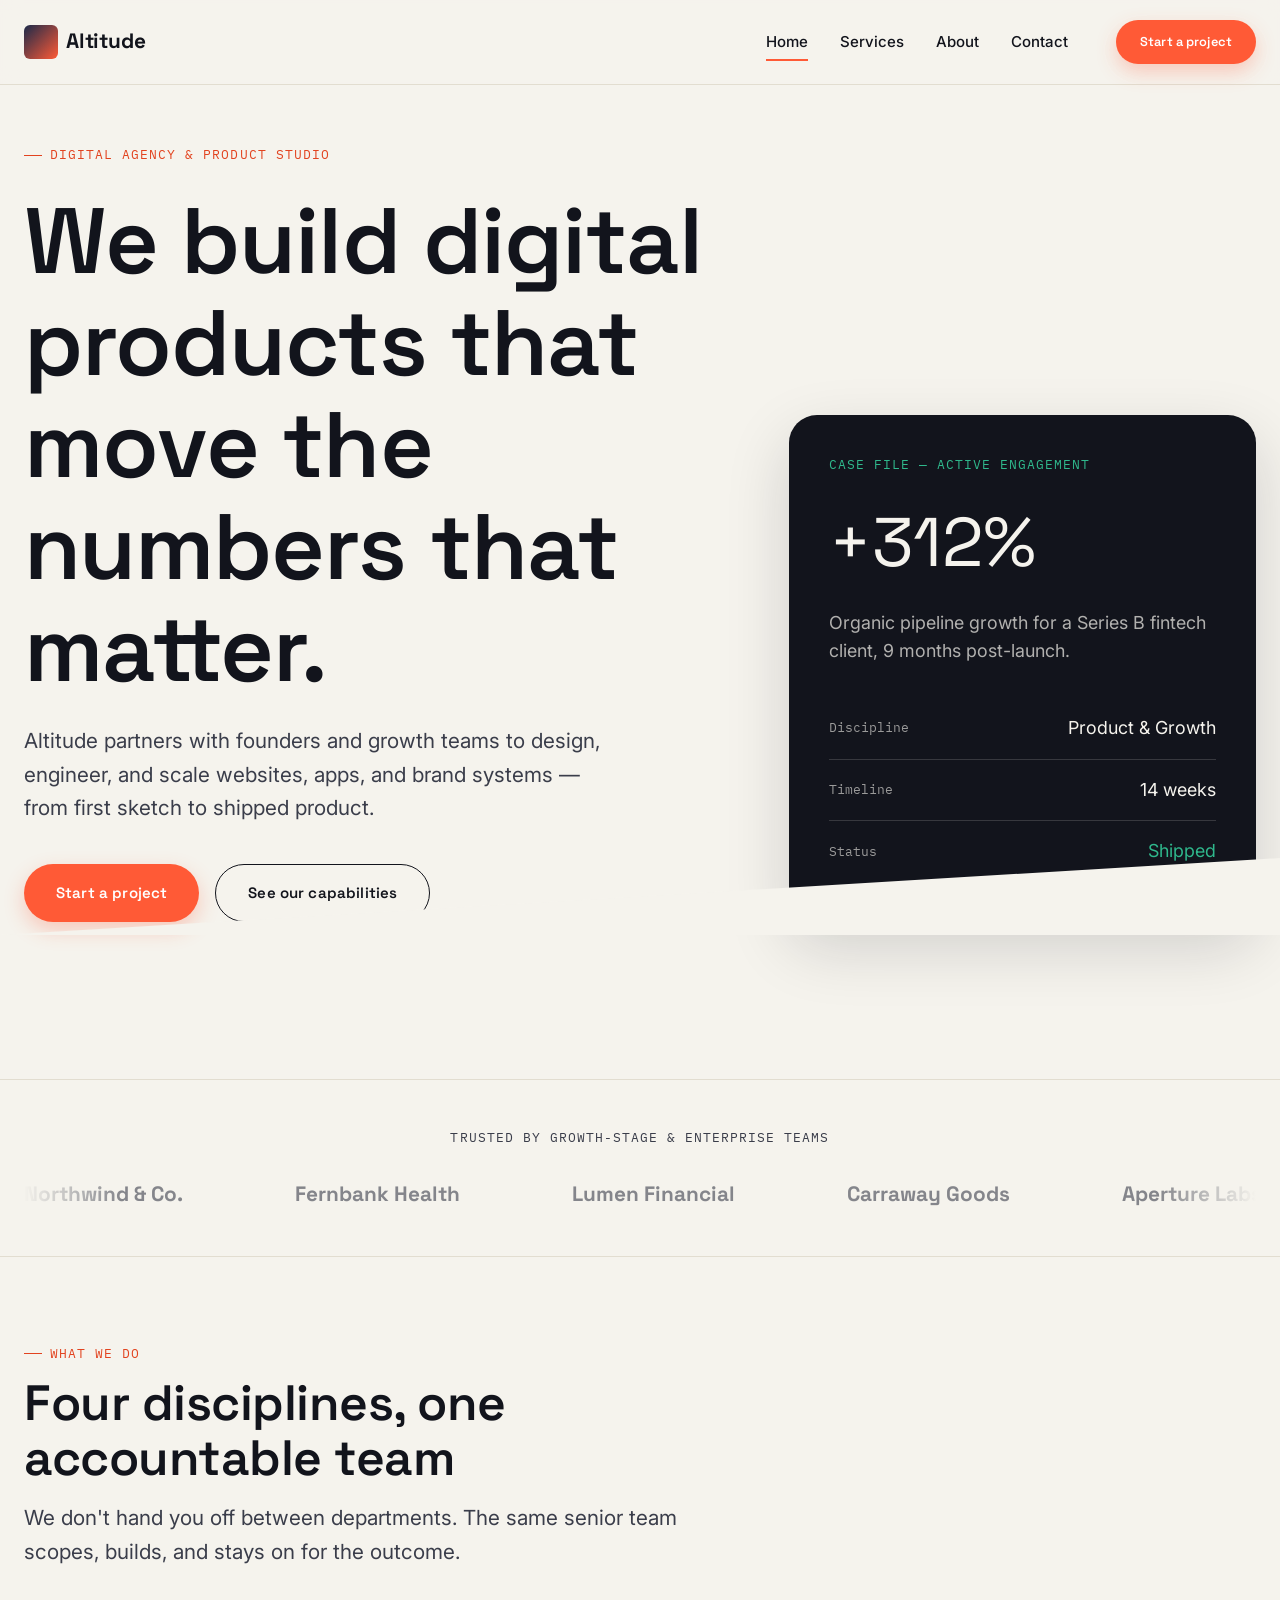
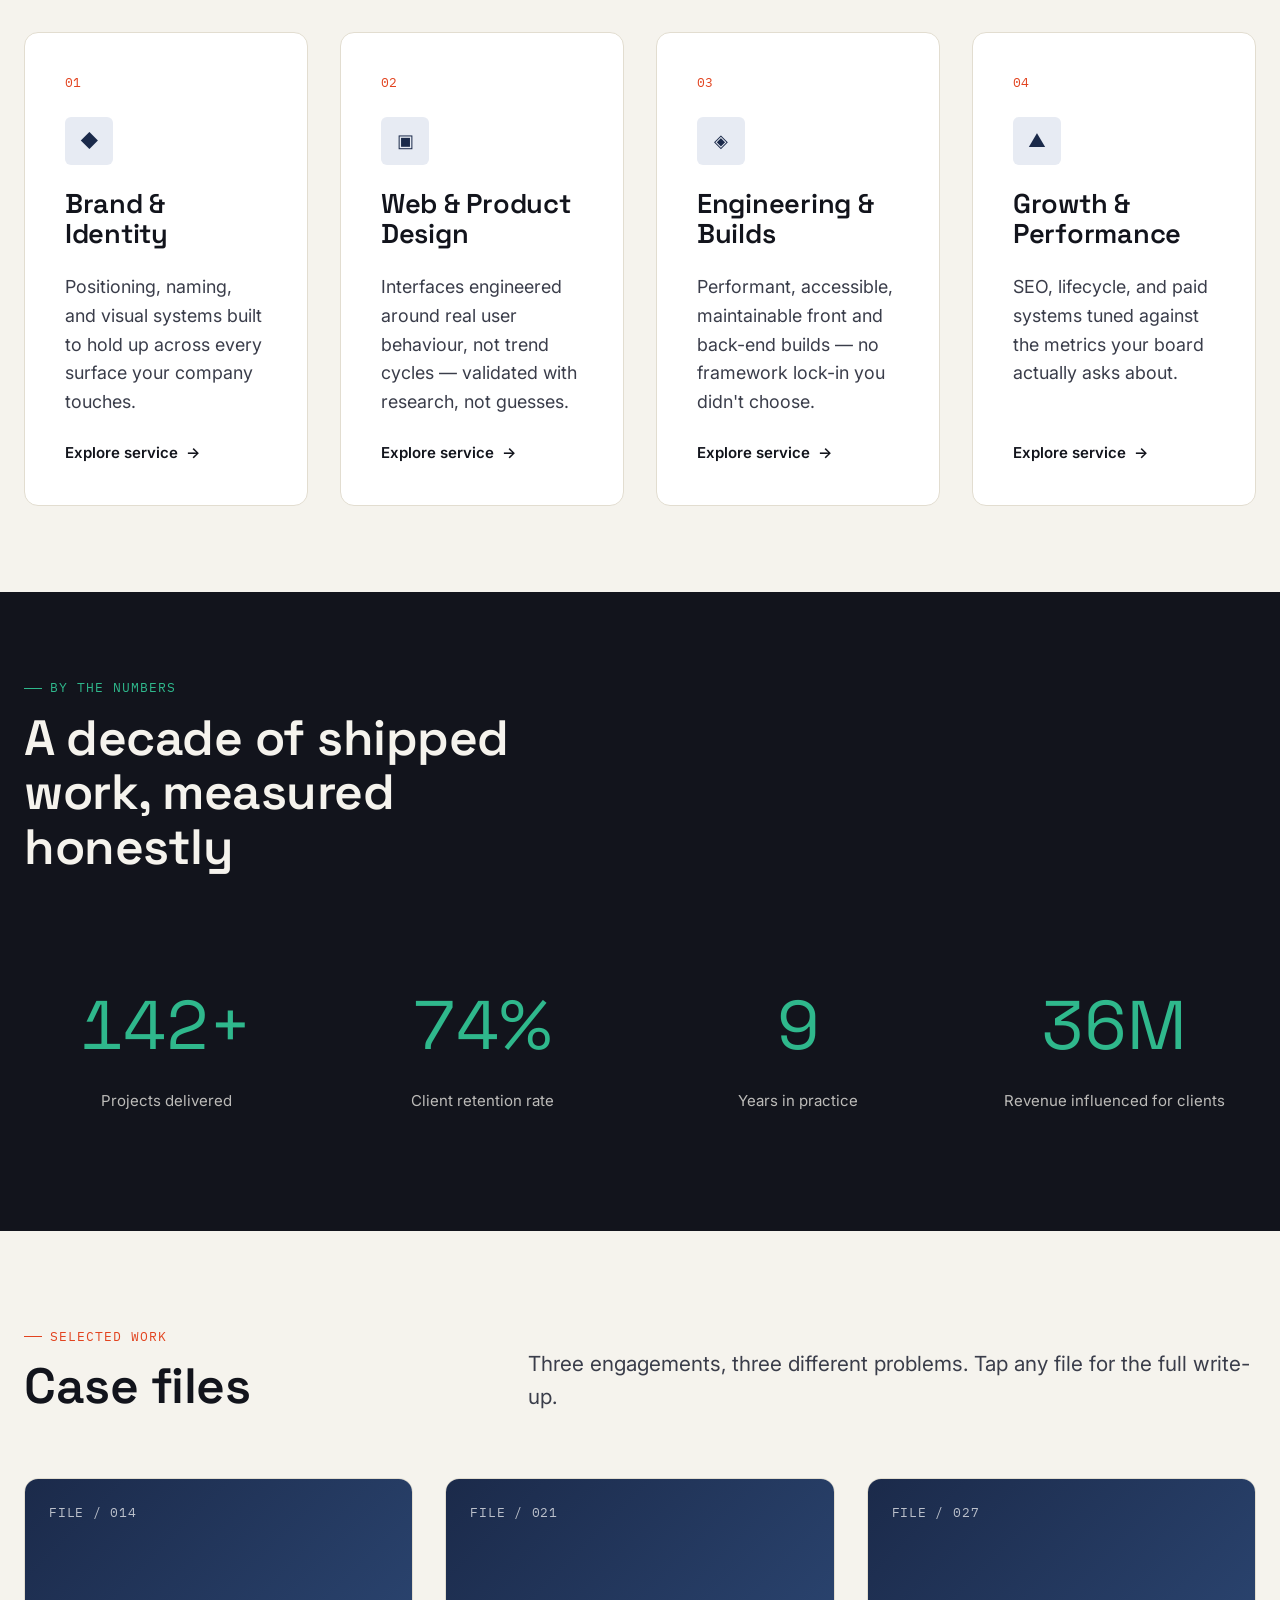
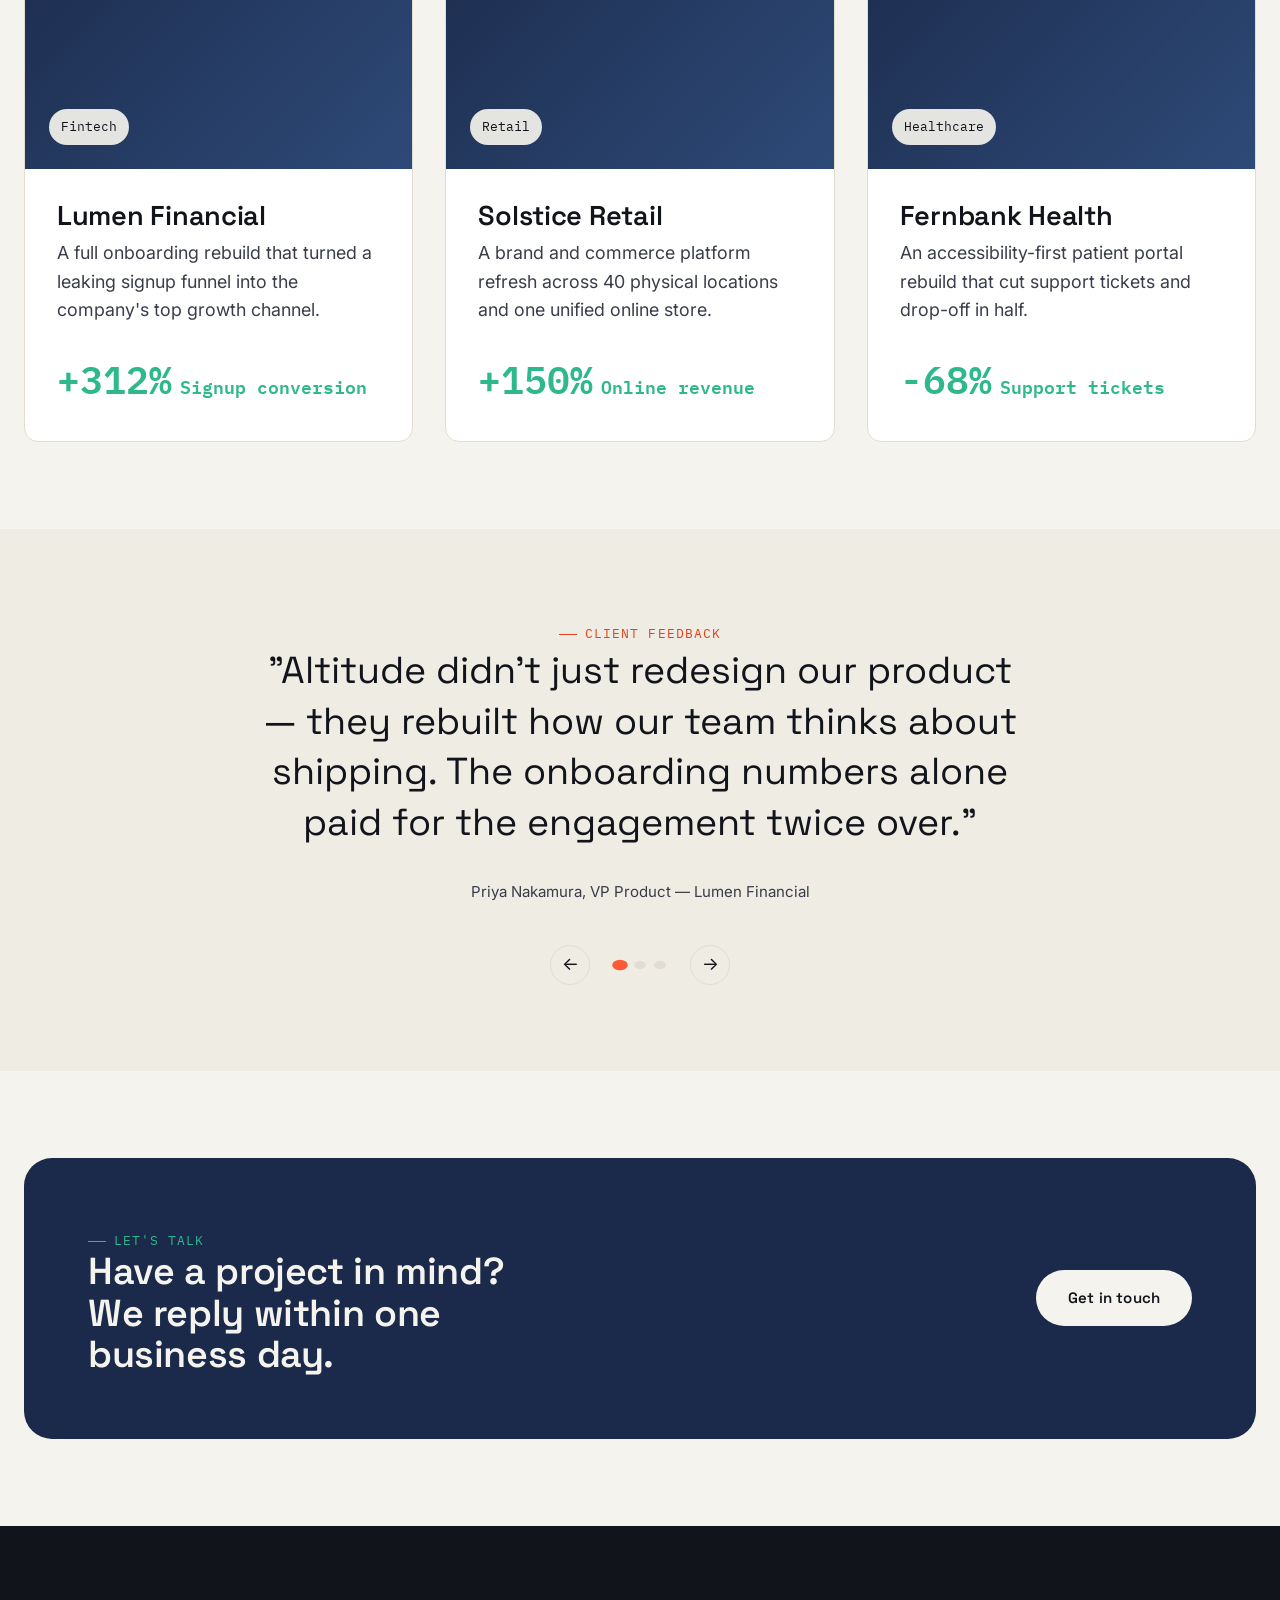
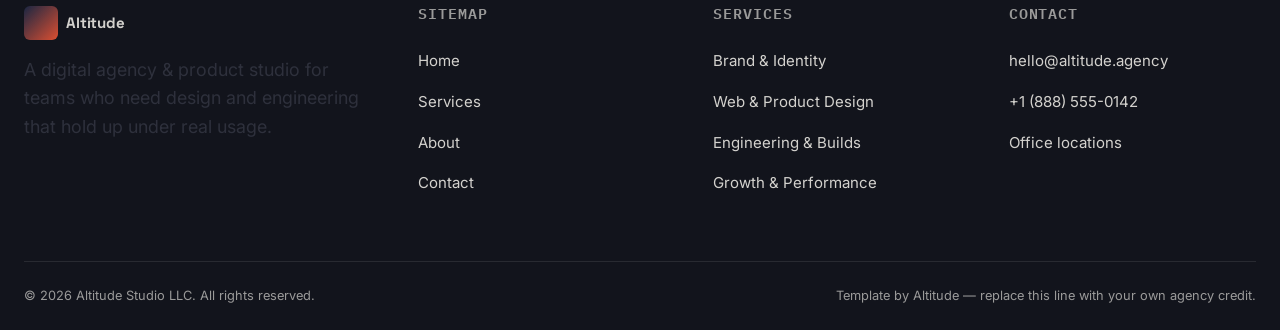
==== commit f93ea8a2: "feat: add SEO metadata to homepage" ====
--- a/index.html
+++ b/index.html
@@ -5,6 +5,13 @@
   <meta name="viewport" content="width=device-width, initial-scale=1.0" />
   <title>Altitude — Digital Agency &amp; Product Studio</title>
   <meta name="description" content="Altitude is a digital agency that designs, builds, and scales web products, brands, and growth systems for ambitious companies." />
+  <meta name="theme-color" content="#12141c" />
+  <meta property="og:type" content="website" />
+  <meta property="og:title" content="Altitude — Digital Agency &amp; Product Studio" />
+  <meta property="og:description" content="A digital agency and product studio for ambitious teams, covering brand, product design, engineering, and growth." />
+  <meta property="og:url" content="https://dev-muhadz.github.io/altitude-agency-template/" />
+  <link rel="canonical" href="https://dev-muhadz.github.io/altitude-agency-template/" />
+  <link rel="icon" href="favicon.svg" type="image/svg+xml" />
 
   <!-- Google Fonts: Space Grotesk (display), Inter (body), IBM Plex Mono (data/labels) -->
   <link rel="preconnect" href="https://fonts.googleapis.com" />
@@ -103,28 +110,13 @@
       <div class="container">
         <p class="trust__label">Trusted by growth-stage &amp; enterprise teams</p>
         <div class="marquee">
-          <!-- Track content is duplicated once so the loop can reset seamlessly at -50% -->
           <div class="marquee__track">
-            <span>Northwind &amp; Co.</span>
-            <span>Fernbank Health</span>
-            <span>Lumen Financial</span>
-            <span>Carraway Goods</span>
-            <span>Aperture Labs</span>
-            <span>Solstice Retail</span>
-            <span>Northwind &amp; Co.</span>
-            <span>Fernbank Health</span>
-            <span>Lumen Financial</span>
-            <span>Carraway Goods</span>
-            <span>Aperture Labs</span>
-            <span>Solstice Retail</span>
+            <span>Northwind &amp; Co.</span><span>Fernbank Health</span><span>Lumen Financial</span><span>Carraway Goods</span><span>Aperture Labs</span><span>Solstice Retail</span><span>Northwind &amp; Co.</span><span>Fernbank Health</span><span>Lumen Financial</span><span>Carraway Goods</span><span>Aperture Labs</span><span>Solstice Retail</span>
           </div>
         </div>
       </div>
     </section>
 
-    <!-- ====================================================================
-         SERVICES OVERVIEW
-         ==================================================================== -->
     <section class="section" id="services-overview">
       <div class="container">
         <div class="section-head">
@@ -132,268 +124,48 @@
           <h2 class="section-heading">Four disciplines, one accountable team</h2>
           <p class="section-lede">We don't hand you off between departments. The same senior team scopes, builds, and stays on for the outcome.</p>
         </div>
-
         <div class="grid grid--4">
-
-          <article class="service-card reveal">
-            <span class="service-card__index">01</span>
-            <span class="service-card__icon" aria-hidden="true">◆</span>
-            <h3>Brand &amp; Identity</h3>
-            <p class="text-muted">Positioning, naming, and visual systems built to hold up across every surface your company touches.</p>
-            <a href="services.html" class="service-card__link">Explore service <span class="arrow" aria-hidden="true">→</span></a>
-          </article>
-
-          <article class="service-card reveal">
-            <span class="service-card__index">02</span>
-            <span class="service-card__icon" aria-hidden="true">▣</span>
-            <h3>Web &amp; Product Design</h3>
-            <p class="text-muted">Interfaces engineered around real user behaviour, not trend cycles — validated with research, not guesses.</p>
-            <a href="services.html" class="service-card__link">Explore service <span class="arrow" aria-hidden="true">→</span></a>
-          </article>
-
-          <article class="service-card reveal">
-            <span class="service-card__index">03</span>
-            <span class="service-card__icon" aria-hidden="true">◈</span>
-            <h3>Engineering &amp; Builds</h3>
-            <p class="text-muted">Performant, accessible, maintainable front and back-end builds — no framework lock-in you didn't choose.</p>
-            <a href="services.html" class="service-card__link">Explore service <span class="arrow" aria-hidden="true">→</span></a>
-          </article>
-
-          <article class="service-card reveal">
-            <span class="service-card__index">04</span>
-            <span class="service-card__icon" aria-hidden="true">▲</span>
-            <h3>Growth &amp; Performance</h3>
-            <p class="text-muted">SEO, lifecycle, and paid systems tuned against the metrics your board actually asks about.</p>
-            <a href="services.html" class="service-card__link">Explore service <span class="arrow" aria-hidden="true">→</span></a>
-          </article>
-
+          <article class="service-card reveal"><span class="service-card__index">01</span><span class="service-card__icon" aria-hidden="true">◆</span><h3>Brand &amp; Identity</h3><p class="text-muted">Positioning, naming, and visual systems built to hold up across every surface your company touches.</p><a href="services.html" class="service-card__link">Explore service <span class="arrow" aria-hidden="true">→</span></a></article>
+          <article class="service-card reveal"><span class="service-card__index">02</span><span class="service-card__icon" aria-hidden="true">▣</span><h3>Web &amp; Product Design</h3><p class="text-muted">Interfaces engineered around real user behaviour, not trend cycles — validated with research, not guesses.</p><a href="services.html" class="service-card__link">Explore service <span class="arrow" aria-hidden="true">→</span></a></article>
+          <article class="service-card reveal"><span class="service-card__index">03</span><span class="service-card__icon" aria-hidden="true">◈</span><h3>Engineering &amp; Builds</h3><p class="text-muted">Performant, accessible, maintainable front and back-end builds — no framework lock-in you didn't choose.</p><a href="services.html" class="service-card__link">Explore service <span class="arrow" aria-hidden="true">→</span></a></article>
+          <article class="service-card reveal"><span class="service-card__index">04</span><span class="service-card__icon" aria-hidden="true">▲</span><h3>Growth &amp; Performance</h3><p class="text-muted">SEO, lifecycle, and paid systems tuned against the metrics your board actually asks about.</p><a href="services.html" class="service-card__link">Explore service <span class="arrow" aria-hidden="true">→</span></a></article>
         </div>
       </div>
     </section>
 
-    <!-- ====================================================================
-         STATS COUNTER — animates on scroll via IntersectionObserver
-         ==================================================================== -->
     <section class="section section--dark">
       <div class="container">
-        <div class="section-head">
-          <p class="eyebrow" style="color: var(--color-mint);">By the numbers</p>
-          <h2 class="section-heading">A decade of shipped work, measured honestly</h2>
-        </div>
-
+        <div class="section-head"><p class="eyebrow" style="color: var(--color-mint);">By the numbers</p><h2 class="section-heading">A decade of shipped work, measured honestly</h2></div>
         <div class="stats">
-          <div class="stat">
-            <!-- data-counter-target is the number JS animates toward -->
-            <div class="stat__value" data-counter-target="180" data-counter-suffix="+">0</div>
-            <p class="stat__label">Projects delivered</p>
-          </div>
-          <div class="stat">
-            <div class="stat__value" data-counter-target="94" data-counter-suffix="%">0</div>
-            <p class="stat__label">Client retention rate</p>
-          </div>
-          <div class="stat">
-            <div class="stat__value" data-counter-target="12" data-counter-suffix="">0</div>
-            <p class="stat__label">Years in practice</p>
-          </div>
-          <div class="stat">
-            <div class="stat__value" data-counter-target="46" data-counter-suffix="M">0</div>
-            <p class="stat__label">Revenue influenced for clients</p>
-          </div>
+          <div class="stat"><div class="stat__value" data-counter-target="180" data-counter-suffix="+">0</div><p class="stat__label">Projects delivered</p></div>
+          <div class="stat"><div class="stat__value" data-counter-target="94" data-counter-suffix="%">0</div><p class="stat__label">Client retention rate</p></div>
+          <div class="stat"><div class="stat__value" data-counter-target="12" data-counter-suffix="">0</div><p class="stat__label">Years in practice</p></div>
+          <div class="stat"><div class="stat__value" data-counter-target="46" data-counter-suffix="M">0</div><p class="stat__label">Revenue influenced for clients</p></div>
         </div>
       </div>
     </section>
 
-    <!-- ====================================================================
-         FEATURED CASE STUDIES — cards launch the shared modal (see js/main.js)
-         ==================================================================== -->
     <section class="section" id="case-studies">
       <div class="container">
-        <div class="section-head section-head--split">
-          <div>
-            <p class="eyebrow">Selected work</p>
-            <h2 class="section-heading">Case files</h2>
-          </div>
-          <p class="section-lede" style="margin-top:0;">Three engagements, three different problems. Tap any file for the full write-up.</p>
-        </div>
-
+        <div class="section-head section-head--split"><div><p class="eyebrow">Selected work</p><h2 class="section-heading">Case files</h2></div><p class="section-lede" style="margin-top:0;">Three engagements, three different problems. Tap any file for the full write-up.</p></div>
         <div class="grid grid--3">
-
-          <article class="case-card reveal" data-modal-trigger data-modal-type="case-study"
-                    data-tag="Fintech · Product"
-                    data-name="Lumen Financial: rebuilding trust at scale"
-                    data-role="Product design, engineering &amp; growth — 14 week engagement"
-                    data-bio="Lumen came to us after a rushed MVP launch stalled at 2% conversion. We rebuilt the onboarding flow around a single guided task, restructured the information architecture, and shipped a design system the internal team still uses today. The result was a compounding lift in signups that held steady well past launch."
-                    data-photo-initials="LF">
-            <div class="case-card__media">
-              <span class="case-card__file-no font-mono">FILE / 014</span>
-              <span class="case-card__tag">Fintech</span>
-            </div>
-            <div class="case-card__body">
-              <h3>Lumen Financial</h3>
-              <p class="text-muted">A full onboarding rebuild that turned a leaking signup funnel into the company's top growth channel.</p>
-              <div class="case-card__metric" data-metric="+312%" data-metric-label="Signup conversion">
-                <span class="case-card__metric-value">+312%</span>
-                <span>Signup conversion</span>
-              </div>
-            </div>
-          </article>
-
-          <article class="case-card reveal" data-modal-trigger data-modal-type="case-study"
-                    data-tag="Retail · Brand"
-                    data-name="Solstice Retail: a brand system for 40 stores"
-                    data-role="Brand identity &amp; web platform — 10 week engagement"
-                    data-bio="Solstice was opening its 40th storefront with a brand identity that hadn't changed since store one. We rebuilt the identity system, packaging language, and e-commerce platform in parallel, giving their internal marketing team a toolkit that scaled without a design department."
-                    data-photo-initials="SR">
-            <div class="case-card__media">
-              <span class="case-card__file-no font-mono">FILE / 021</span>
-              <span class="case-card__tag">Retail</span>
-            </div>
-            <div class="case-card__body">
-              <h3>Solstice Retail</h3>
-              <p class="text-muted">A brand and commerce platform refresh across 40 physical locations and one unified online store.</p>
-              <div class="case-card__metric" data-metric="+150%" data-metric-label="Online revenue">
-                <span class="case-card__metric-value">+150%</span>
-                <span>Online revenue</span>
-              </div>
-            </div>
-          </article>
-
-          <article class="case-card reveal" data-modal-trigger data-modal-type="case-study"
-                    data-tag="Healthcare · Engineering"
-                    data-name="Fernbank Health: a portal patients actually use"
-                    data-role="Engineering &amp; accessibility audit — 18 week engagement"
-                    data-bio="Fernbank's patient portal had a 61% drop-off rate at account creation. We re-engineered the front end for WCAG 2.2 AA compliance, cut form fields by half, and rebuilt the appointment scheduler as a progressive web app. Support tickets related to the portal dropped by two-thirds within a quarter."
-                    data-photo-initials="FH">
-            <div class="case-card__media">
-              <span class="case-card__file-no font-mono">FILE / 027</span>
-              <span class="case-card__tag">Healthcare</span>
-            </div>
-            <div class="case-card__body">
-              <h3>Fernbank Health</h3>
-              <p class="text-muted">An accessibility-first patient portal rebuild that cut support tickets and drop-off in half.</p>
-              <div class="case-card__metric" data-metric="-68%" data-metric-label="Support tickets">
-                <span class="case-card__metric-value">-68%</span>
-                <span>Support tickets</span>
-              </div>
-            </div>
-          </article>
-
+          <article class="case-card reveal" data-modal-trigger data-modal-type="case-study" data-tag="Fintech · Product" data-name="Lumen Financial: rebuilding trust at scale" data-role="Product design, engineering &amp; growth — 14 week engagement" data-bio="Lumen came to us after a rushed MVP launch stalled at 2% conversion. We rebuilt the onboarding flow around a single guided task, restructured the information architecture, and shipped a design system the internal team still uses today. The result was a compounding lift in signups that held steady well past launch." data-photo-initials="LF"><div class="case-card__media"><span class="case-card__file-no font-mono">FILE / 014</span><span class="case-card__tag">Fintech</span></div><div class="case-card__body"><h3>Lumen Financial</h3><p class="text-muted">A full onboarding rebuild that turned a leaking signup funnel into the company's top growth channel.</p><div class="case-card__metric" data-metric="+312%" data-metric-label="Signup conversion"><span class="case-card__metric-value">+312%</span><span>Signup conversion</span></div></div></article>
+          <article class="case-card reveal" data-modal-trigger data-modal-type="case-study" data-tag="Retail · Brand" data-name="Solstice Retail: a brand system for 40 stores" data-role="Brand identity &amp; web platform — 10 week engagement" data-bio="Solstice was opening its 40th storefront with a brand identity that hadn't changed since store one. We rebuilt the identity system, packaging language, and e-commerce platform in parallel, giving their internal marketing team a toolkit that scaled without a design department." data-photo-initials="SR"><div class="case-card__media"><span class="case-card__file-no font-mono">FILE / 021</span><span class="case-card__tag">Retail</span></div><div class="case-card__body"><h3>Solstice Retail</h3><p class="text-muted">A brand and commerce platform refresh across 40 physical locations and one unified online store.</p><div class="case-card__metric" data-metric="+150%" data-metric-label="Online revenue"><span class="case-card__metric-value">+150%</span><span>Online revenue</span></div></div></article>
+          <article class="case-card reveal" data-modal-trigger data-modal-type="case-study" data-tag="Healthcare · Engineering" data-name="Fernbank Health: a portal patients actually use" data-role="Engineering &amp; accessibility audit — 18 week engagement" data-bio="Fernbank's patient portal had a 61% drop-off rate at account creation. We re-engineered the front end for WCAG 2.2 AA compliance, cut form fields by half, and rebuilt the appointment scheduler as a progressive web app. Support tickets related to the portal dropped by two-thirds within a quarter." data-photo-initials="FH"><div class="case-card__media"><span class="case-card__file-no font-mono">FILE / 027</span><span class="case-card__tag">Healthcare</span></div><div class="case-card__body"><h3>Fernbank Health</h3><p class="text-muted">An accessibility-first patient portal rebuild that cut support tickets and drop-off in half.</p><div class="case-card__metric" data-metric="-68%" data-metric-label="Support tickets"><span class="case-card__metric-value">-68%</span><span>Support tickets</span></div></div></article>
         </div>
       </div>
     </section>
 
-    <!-- ====================================================================
-         TESTIMONIALS — JS-powered slider (see initTestimonialSlider)
-         ==================================================================== -->
     <section class="section section--alt">
-      <div class="container">
-        <div class="testimonial-slider">
-          <p class="eyebrow" style="justify-content:center;">Client feedback</p>
-
-          <div class="testimonial-slider__track">
-            <div class="testimonial-slide">
-              <blockquote>"Altitude didn't just redesign our product — they rebuilt how our team thinks about shipping. The onboarding numbers alone paid for the engagement twice over."</blockquote>
-              <cite>Priya Nakamura, VP Product — Lumen Financial</cite>
-            </div>
-            <div class="testimonial-slide">
-              <blockquote>"We've worked with three agencies before Altitude. They're the first one that treated our brand guidelines as a real deliverable instead of a PDF nobody opens."</blockquote>
-              <cite>Marcus Webb, CMO — Solstice Retail</cite>
-            </div>
-            <div class="testimonial-slide">
-              <blockquote>"The accessibility work alone would have taken our internal team a year. Altitude shipped it in eighteen weeks without slowing anything else down."</blockquote>
-              <cite>Dana Okafor, Director of Engineering — Fernbank Health</cite>
-            </div>
-          </div>
-
-          <div class="testimonial-slider__controls">
-            <button class="testimonial-arrow" data-testimonial-prev aria-label="Previous testimonial">←</button>
-            <div class="testimonial-dots" role="tablist" aria-label="Choose testimonial"></div>
-            <button class="testimonial-arrow" data-testimonial-next aria-label="Next testimonial">→</button>
-          </div>
-        </div>
-      </div>
+      <div class="container"><div class="testimonial-slider"><p class="eyebrow" style="justify-content:center;">Client feedback</p><div class="testimonial-slider__track"><div class="testimonial-slide"><blockquote>"Altitude didn't just redesign our product — they rebuilt how our team thinks about shipping. The onboarding numbers alone paid for the engagement twice over."</blockquote><cite>Priya Nakamura, VP Product — Lumen Financial</cite></div><div class="testimonial-slide"><blockquote>"We've worked with three agencies before Altitude. They're the first one that treated our brand guidelines as a real deliverable instead of a PDF nobody opens."</blockquote><cite>Marcus Webb, CMO — Solstice Retail</cite></div><div class="testimonial-slide"><blockquote>"The accessibility work alone would have taken our internal team a year. Altitude shipped it in eighteen weeks without slowing anything else down."</blockquote><cite>Dana Okafor, Director of Engineering — Fernbank Health</cite></div></div><div class="testimonial-slider__controls"><button class="testimonial-arrow" data-testimonial-prev aria-label="Previous testimonial">←</button><div class="testimonial-dots" role="tablist" aria-label="Choose testimonial"></div><button class="testimonial-arrow" data-testimonial-next aria-label="Next testimonial">→</button></div></div></div>
     </section>
 
-    <!-- ====================================================================
-         CONTACT TEASER
-         ==================================================================== -->
-    <section class="section">
-      <div class="container">
-        <div class="contact-teaser reveal">
-          <div>
-            <p class="eyebrow" style="color: var(--color-mint);">Let's talk</p>
-            <h2>Have a project in mind? We reply within one business day.</h2>
-          </div>
-          <a href="contact.html" class="btn btn--light">Get in touch</a>
-        </div>
-      </div>
-    </section>
-
+    <section class="section"><div class="container"><div class="contact-teaser reveal"><div><p class="eyebrow" style="color: var(--color-mint);">Let's talk</p><h2>Have a project in mind? We reply within one business day.</h2></div><a href="contact.html" class="btn btn--light">Get in touch</a></div></div></section>
   </main>
 
-  <!-- ======================================================================
-       SHARED MODAL — populated dynamically by JS for both team bios and
-       case studies (see js/main.js → initModals). Markup stays identical
-       across all pages so it only needs to be defined once each.
-       ====================================================================== -->
-  <div class="modal-overlay" id="modal-overlay" aria-hidden="true">
-    <div class="modal" role="dialog" aria-modal="true" aria-labelledby="modal-title">
-      <button class="modal-close" aria-label="Close dialog">✕</button>
-      <p class="eyebrow" data-field="eyebrow"></p>
-      <div class="modal__media" data-field="media" style="display:flex; align-items:center; justify-content:center; font-family:var(--font-display); font-size:var(--text-3xl); color:#fff;"></div>
-      <h3 class="modal__title" id="modal-title" data-field="title"></h3>
-      <p class="modal__subtitle" data-field="subtitle"></p>
-      <div class="modal__body" data-field="body"></div>
-      <div class="modal__metrics" data-field="metrics"></div>
-    </div>
-  </div>
+  <div class="modal-overlay" id="modal-overlay" aria-hidden="true"><div class="modal" role="dialog" aria-modal="true" aria-labelledby="modal-title"><button class="modal-close" aria-label="Close dialog">✕</button><p class="eyebrow" data-field="eyebrow"></p><div class="modal__media" data-field="media" style="display:flex; align-items:center; justify-content:center; font-family:var(--font-display); font-size:var(--text-3xl); color:#fff;"></div><h3 class="modal__title" id="modal-title" data-field="title"></h3><p class="modal__subtitle" data-field="subtitle"></p><div class="modal__body" data-field="body"></div><div class="modal__metrics" data-field="metrics"></div></div></div>
 
-  <!-- ======================================================================
-       SITE FOOTER
-       ====================================================================== -->
-  <footer class="site-footer">
-    <div class="container">
-      <div class="footer-grid">
-        <div>
-          <a href="index.html" class="logo" style="color:var(--color-paper);">
-            <span class="logo__mark" aria-hidden="true"></span>
-            Altitude
-          </a>
-          <p class="text-muted" style="margin-top: var(--space-4); max-width: 32ch; opacity:.7;">A digital agency &amp; product studio for teams who need design and engineering that hold up under real usage.</p>
-        </div>
-        <div>
-          <h4>Sitemap</h4>
-          <ul>
-            <li><a href="index.html">Home</a></li>
-            <li><a href="services.html">Services</a></li>
-            <li><a href="about.html">About</a></li>
-            <li><a href="contact.html">Contact</a></li>
-          </ul>
-        </div>
-        <div>
-          <h4>Services</h4>
-          <ul>
-            <li><a href="services.html">Brand &amp; Identity</a></li>
-            <li><a href="services.html">Web &amp; Product Design</a></li>
-            <li><a href="services.html">Engineering &amp; Builds</a></li>
-            <li><a href="services.html">Growth &amp; Performance</a></li>
-          </ul>
-        </div>
-        <div>
-          <h4>Contact</h4>
-          <ul>
-            <li><a href="mailto:hello@altitude.agency">hello@altitude.agency</a></li>
-            <li><a href="tel:+18885550142">+1 (888) 555-0142</a></li>
-            <li><a href="contact.html">Office locations</a></li>
-          </ul>
-        </div>
-      </div>
-      <div class="footer-bottom">
-        <span>© 2026 Altitude Studio LLC. All rights reserved.</span>
-        <span>Template by Altitude — replace this line with your own agency credit.</span>
-      </div>
-    </div>
-  </footer>
+  <footer class="site-footer"><div class="container"><div class="footer-grid"><div><a href="index.html" class="logo" style="color:var(--color-paper);"><span class="logo__mark" aria-hidden="true"></span>Altitude</a><p class="text-muted" style="margin-top: var(--space-4); max-width: 32ch; opacity:.7;">A digital agency &amp; product studio for teams who need design and engineering that hold up under real usage.</p></div><div><h4>Sitemap</h4><ul><li><a href="index.html">Home</a></li><li><a href="services.html">Services</a></li><li><a href="about.html">About</a></li><li><a href="contact.html">Contact</a></li></ul></div><div><h4>Services</h4><ul><li><a href="services.html">Brand &amp; Identity</a></li><li><a href="services.html">Web &amp; Product Design</a></li><li><a href="services.html">Engineering &amp; Builds</a></li><li><a href="services.html">Growth &amp; Performance</a></li></ul></div><div><h4>Contact</h4><ul><li><a href="mailto:hello@altitude.agency">hello@altitude.agency</a></li><li><a href="tel:+18885550142">+1 (888) 555-0142</a></li><li><a href="contact.html">Office locations</a></li></ul></div></div><div class="footer-bottom"><span>© 2026 Altitude Studio LLC. All rights reserved.</span><span>Template by Altitude — replace this line with your own agency credit.</span></div></div></footer>
 
   <script src="js/main.js"></script>
 </body>
